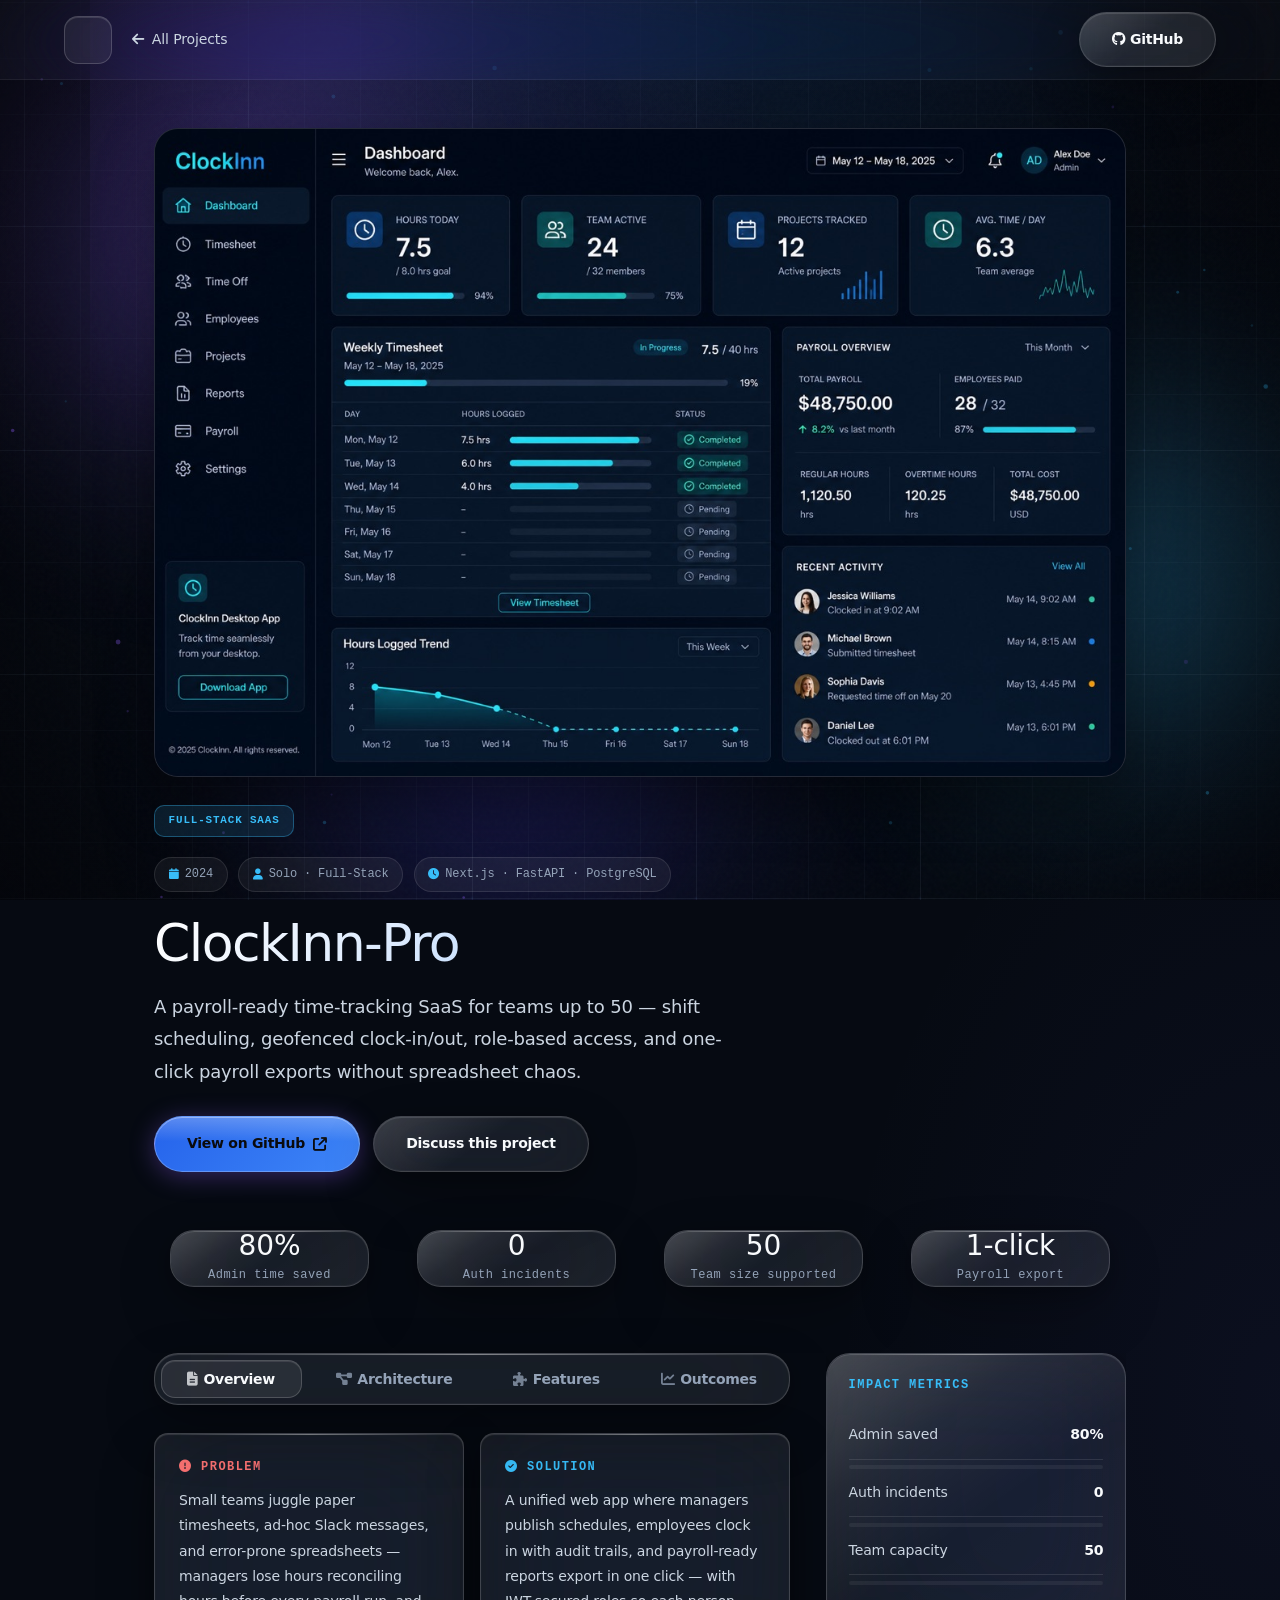
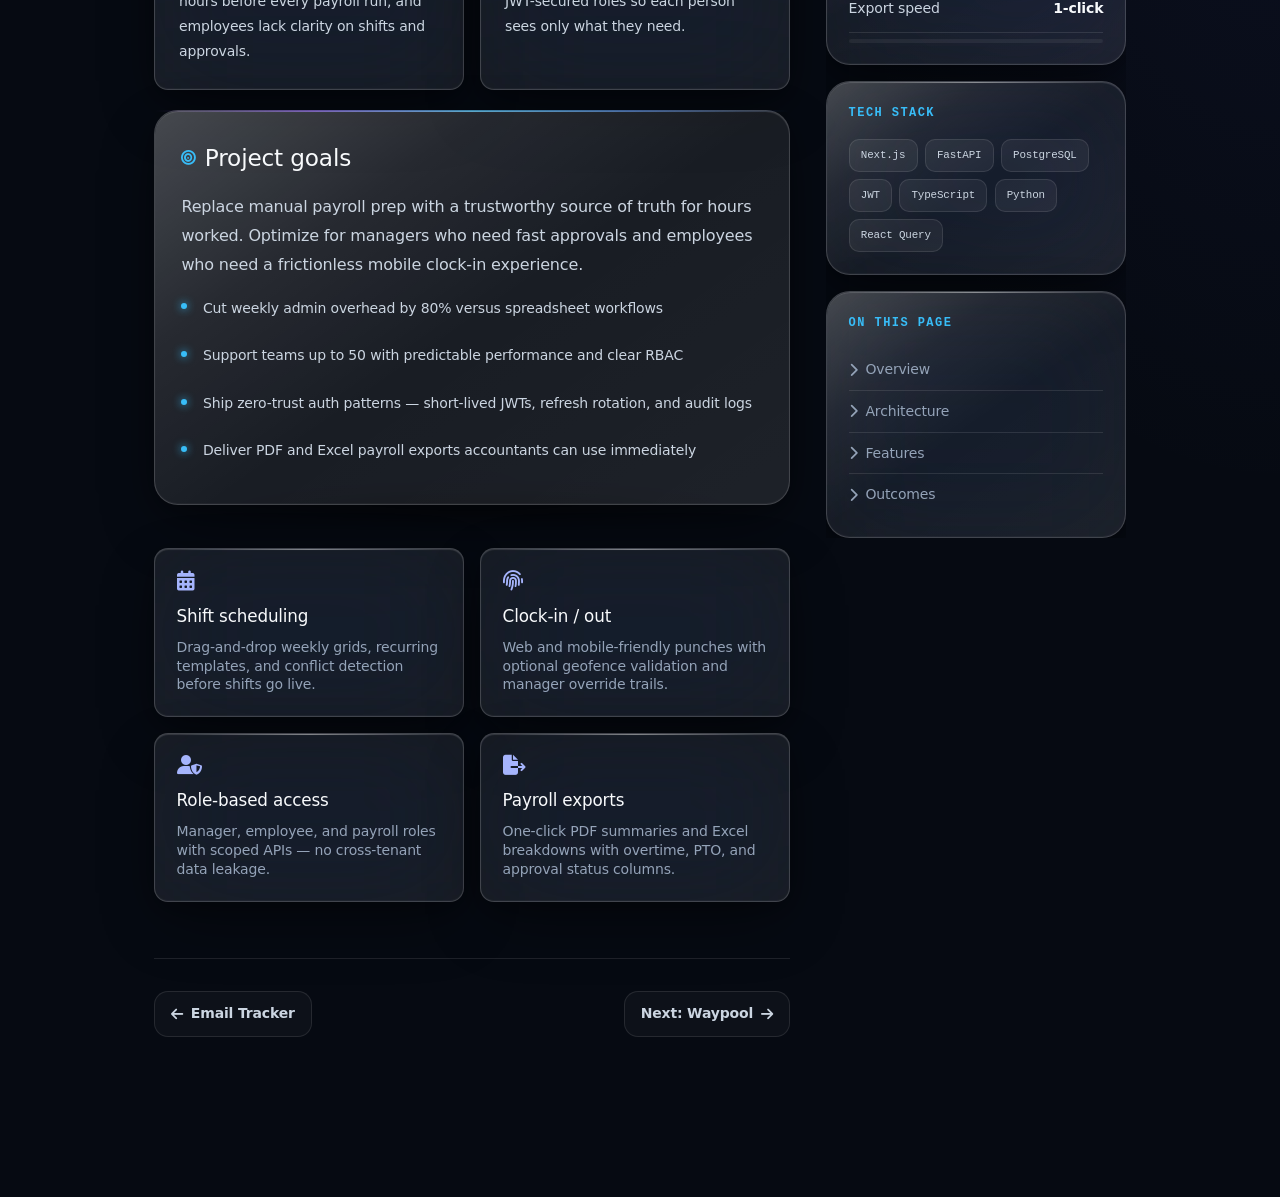
==== projects/clockinn.html @ 62d2b1fe "Initial portfolio site for Pradhuman Patel. Static multi-page site with hero portrait, interactive t" ====
<!DOCTYPE html>
<html lang="en">
<head>
  <meta charset="UTF-8">
  <meta name="viewport" content="width=device-width, initial-scale=1.0">
  <title>ClockInn-Pro | Pradhuman Patel</title>
  <link rel="preconnect" href="https://fonts.googleapis.com">
  <link rel="preconnect" href="https://fonts.gstatic.com" crossorigin>
  <link href="https://fonts.googleapis.com/css2?family=Caveat:wght@500;600;700&family=Instrument+Serif:ital@0;1&family=JetBrains+Mono:wght@400;500&family=Manrope:wght@400;500;600;700;800&display=swap" rel="stylesheet">
  <link rel="stylesheet" href="https://cdnjs.cloudflare.com/ajax/libs/font-awesome/6.5.1/css/all.min.css" crossorigin="anonymous">
  <link rel="stylesheet" href="../css/shared.css">
  <link rel="stylesheet" href="../css/glass.css">
  <link rel="stylesheet" href="../css/typography.css">
  <link rel="stylesheet" href="../css/effects.css">
  <link rel="stylesheet" href="../css/project-detail.css">
</head>
<body>
  <a href="#main" class="skip-link">Skip to content</a>
  <div class="mesh-bg" aria-hidden="true">
    <div class="mesh-blob mesh-blob-1"></div>
    <div class="mesh-blob mesh-blob-2"></div>
    <div class="mesh-blob mesh-blob-3"></div>
  </div>
  <canvas id="grid-canvas" aria-hidden="true"></canvas>
  <canvas id="particle-canvas" aria-hidden="true"></canvas>

  <header class="navbar" id="navbar">
    <div class="nav-left">
      <a href="../index.html" class="logo-badge neo" aria-label="Home">PP</a>
      <a href="../index.html#projects" class="back-link"><i class="fa-solid fa-arrow-left" aria-hidden="true"></i> All Projects</a>
    </div>
    <a href="https://github.com/Pd-Patel-dev" class="btn-glass" target="_blank" rel="noopener noreferrer"><i class="fa-brands fa-github" aria-hidden="true"></i> GitHub</a>
  </header>

  <main class="page-wrap detail-page" id="main">
    <header class="detail-hero">
      <div class="detail-hero-glow" aria-hidden="true"></div>
      <figure class="detail-hero-preview">
        <img
          src="../assets/projects/clockinn.jpg"
          srcset="../assets/projects/clockinn-thumb.png 640w, ../assets/projects/clockinn.jpg 1200w"
          sizes="(max-width: 768px) 100vw, min(1100px, 92vw)"
          alt="ClockInn Pro dashboard preview"
          width="1200"
          height="750"
          loading="eager"
          decoding="async"
        >
      </figure>
      <span class="detail-badge badge-saas">Full-Stack SaaS</span>
      <div class="detail-meta-row">
        <span class="detail-meta-pill"><i class="fa-solid fa-calendar" aria-hidden="true"></i> 2024</span>
        <span class="detail-meta-pill"><i class="fa-solid fa-user" aria-hidden="true"></i> Solo · Full-Stack</span>
        <span class="detail-meta-pill"><i class="fa-solid fa-clock" aria-hidden="true"></i> Next.js · FastAPI · PostgreSQL</span>
      </div>
      <h1>ClockInn-Pro</h1>
      <p class="lead">A payroll-ready time-tracking SaaS for teams up to 50 — shift scheduling, geofenced clock-in/out, role-based access, and one-click payroll exports without spreadsheet chaos.</p>
      <div class="detail-actions">
        <a href="https://github.com/Pd-Patel-dev" class="btn-primary" target="_blank" rel="noopener noreferrer">View on GitHub <i class="fa-solid fa-arrow-up-right-from-square" aria-hidden="true"></i></a>
        <a href="../index.html#contact" class="btn-glass">Discuss this project</a>
      </div>
      <div class="detail-quick-stats">
        <div class="card-scene quick-stat detail-reveal">
          <div class="card-3d"><div class="card-3d-surface">
            <div class="value" data-count="80" data-suffix="%">0%</div>
            <div class="label">Admin time saved</div>
          </div></div>
        </div>
        <div class="card-scene quick-stat detail-reveal">
          <div class="card-3d"><div class="card-3d-surface">
            <div class="value" data-count="0">0</div>
            <div class="label">Auth incidents</div>
          </div></div>
        </div>
        <div class="card-scene quick-stat detail-reveal">
          <div class="card-3d"><div class="card-3d-surface">
            <div class="value" data-count="50">0</div>
            <div class="label">Team size supported</div>
          </div></div>
        </div>
        <div class="card-scene quick-stat detail-reveal">
          <div class="card-3d"><div class="card-3d-surface">
            <div class="value" data-count="1" data-suffix="-click">0-click</div>
            <div class="label">Payroll export</div>
          </div></div>
        </div>
      </div>
    </header>

    <div class="detail-body">
      <div class="detail-main">
        <nav class="detail-tabs glass" role="tablist" aria-label="Project sections">
          <button type="button" class="detail-tab active" role="tab" aria-selected="true" data-panel="panel-overview"><i class="fa-solid fa-file-lines" aria-hidden="true"></i>Overview</button>
          <button type="button" class="detail-tab" role="tab" aria-selected="false" data-panel="panel-arch"><i class="fa-solid fa-diagram-project" aria-hidden="true"></i>Architecture</button>
          <button type="button" class="detail-tab" role="tab" aria-selected="false" data-panel="panel-features"><i class="fa-solid fa-puzzle-piece" aria-hidden="true"></i>Features</button>
          <button type="button" class="detail-tab" role="tab" aria-selected="false" data-panel="panel-outcomes"><i class="fa-solid fa-chart-line" aria-hidden="true"></i>Outcomes</button>
        </nav>

        <div id="panel-overview" class="detail-panel active" role="tabpanel">
          <div class="ps-grid detail-reveal">
            <div class="ps-block problem glass">
              <h3><i class="fa-solid fa-circle-exclamation" aria-hidden="true"></i> Problem</h3>
              <p>Small teams juggle paper timesheets, ad-hoc Slack messages, and error-prone spreadsheets — managers lose hours reconciling hours before every payroll run, and employees lack clarity on shifts and approvals.</p>
            </div>
            <div class="ps-block solution glass">
              <h3><i class="fa-solid fa-circle-check" aria-hidden="true"></i> Solution</h3>
              <p>A unified web app where managers publish schedules, employees clock in with audit trails, and payroll-ready reports export in one click — with JWT-secured roles so each person sees only what they need.</p>
            </div>
          </div>
          <div class="card-scene detail-card-scene detail-reveal">
            <article class="card-3d detail-card">
              <div class="card-3d-floor"></div>
              <div class="card-3d-rim"></div>
              <div class="card-3d-shine"></div>
              <div class="card-3d-surface">
                <h2><i class="fa-solid fa-bullseye" aria-hidden="true"></i> Project goals</h2>
                <p>Replace manual payroll prep with a trustworthy source of truth for hours worked. Optimize for managers who need fast approvals and employees who need a frictionless mobile clock-in experience.</p>
                <ul class="detail-list">
                  <li>Cut weekly admin overhead by 80% versus spreadsheet workflows</li>
                  <li>Support teams up to 50 with predictable performance and clear RBAC</li>
                  <li>Ship zero-trust auth patterns — short-lived JWTs, refresh rotation, and audit logs</li>
                  <li>Deliver PDF and Excel payroll exports accountants can use immediately</li>
                </ul>
              </div>
            </article>
          </div>
          <div class="feature-grid">
            <div class="feature-item glass detail-reveal">
              <i class="fa-solid fa-calendar-days" aria-hidden="true"></i>
              <h3>Shift scheduling</h3>
              <p>Drag-and-drop weekly grids, recurring templates, and conflict detection before shifts go live.</p>
            </div>
            <div class="feature-item glass detail-reveal">
              <i class="fa-solid fa-fingerprint" aria-hidden="true"></i>
              <h3>Clock-in / out</h3>
              <p>Web and mobile-friendly punches with optional geofence validation and manager override trails.</p>
            </div>
            <div class="feature-item glass detail-reveal">
              <i class="fa-solid fa-user-shield" aria-hidden="true"></i>
              <h3>Role-based access</h3>
              <p>Manager, employee, and payroll roles with scoped APIs — no cross-tenant data leakage.</p>
            </div>
            <div class="feature-item glass detail-reveal">
              <i class="fa-solid fa-file-export" aria-hidden="true"></i>
              <h3>Payroll exports</h3>
              <p>One-click PDF summaries and Excel breakdowns with overtime, PTO, and approval status columns.</p>
            </div>
          </div>
        </div>

        <div id="panel-arch" class="detail-panel" role="tabpanel" hidden>
          <div class="card-scene detail-card-scene detail-reveal">
            <article class="card-3d detail-card">
              <div class="card-3d-floor"></div>
              <div class="card-3d-rim"></div>
              <div class="card-3d-shine"></div>
              <div class="card-3d-surface">
                <h2><i class="fa-solid fa-sitemap" aria-hidden="true"></i> System flow</h2>
                <div class="arch-flow">
                  <div class="arch-node"><i class="fa-brands fa-react"></i><div><strong>Next.js SSR</strong><span>Dashboard · schedules · employee portal</span></div></div>
                  <div class="arch-arrow"><i class="fa-solid fa-arrow-down" aria-hidden="true"></i></div>
                  <div class="arch-node"><i class="fa-solid fa-key"></i><div><strong>JWT auth layer</strong><span>Access + refresh tokens · RBAC middleware</span></div></div>
                  <div class="arch-arrow"><i class="fa-solid fa-arrow-down" aria-hidden="true"></i></div>
                  <div class="arch-node"><i class="fa-solid fa-server"></i><div><strong>FastAPI</strong><span>Time entries · approvals · export jobs</span></div></div>
                  <div class="arch-arrow"><i class="fa-solid fa-arrow-down" aria-hidden="true"></i></div>
                  <div class="arch-node"><i class="fa-solid fa-database"></i><div><strong>PostgreSQL</strong><span>Shifts · punches · payroll snapshots</span></div></div>
                  <div class="arch-arrow"><i class="fa-solid fa-arrow-down" aria-hidden="true"></i></div>
                  <div class="arch-node"><i class="fa-solid fa-file-pdf"></i><div><strong>Export service</strong><span>PDF / Excel generation · signed download URLs</span></div></div>
                </div>
              </div>
            </article>
          </div>
          <div class="detail-split">
            <div class="card-scene detail-card-scene detail-reveal">
              <article class="card-3d detail-card"><div class="card-3d-surface">
                <h2><i class="fa-solid fa-desktop" aria-hidden="true"></i> Frontend</h2>
                <p>Next.js with SSR for fast first paint on manager dashboards. React Query caches shift data; optimistic updates for approvals keep the UI responsive on slow networks.</p>
              </div></article>
            </div>
            <div class="card-scene detail-card-scene detail-reveal">
              <article class="card-3d detail-card"><div class="card-3d-surface">
                <h2><i class="fa-solid fa-shield-halved" aria-hidden="true"></i> Security</h2>
                <p>bcrypt password hashing, HTTP-only refresh cookies, and per-route permission checks. All punch mutations write to an append-only audit log for dispute resolution.</p>
              </div></article>
            </div>
          </div>
        </div>

        <div id="panel-features" class="detail-panel" role="tabpanel" hidden>
          <div class="feature-grid detail-reveal">
            <div class="feature-item glass">
              <i class="fa-solid fa-calendar-days" aria-hidden="true"></i>
              <h3>Scheduling</h3>
              <p>Publish weekly rosters with role assignments, swap requests, and email digests when schedules change.</p>
            </div>
            <div class="feature-item glass">
              <i class="fa-solid fa-stopwatch" aria-hidden="true"></i>
              <h3>Clock-in / out</h3>
              <p>Timestamped punches with break rules, late flags, and manager corrections that preserve the original entry.</p>
            </div>
            <div class="feature-item glass">
              <i class="fa-solid fa-users-gear" aria-hidden="true"></i>
              <h3>RBAC</h3>
              <p>Three roles — Manager, Employee, Payroll — each with dedicated navigation and API scopes enforced server-side.</p>
            </div>
            <div class="feature-item glass">
              <i class="fa-solid fa-file-invoice" aria-hidden="true"></i>
              <h3>Payroll export</h3>
              <p>Generate period-close reports as PDF for review or Excel for import into QuickBooks and similar tools.</p>
            </div>
          </div>
          <div class="card-scene detail-card-scene detail-reveal">
            <article class="card-3d detail-card pipeline-wrap">
              <div class="card-3d-floor"></div>
              <div class="card-3d-rim"></div>
              <div class="card-3d-shine"></div>
              <div class="card-3d-surface">
                <h2><i class="fa-solid fa-users" aria-hidden="true"></i> Role-based workflow</h2>
                <p style="margin-bottom:1.25rem;color:var(--text-muted);font-size:var(--text-sm);">Click each role to see how they interact with the system.</p>
                <div class="pipeline-steps">
                  <button type="button" class="pipeline-step active" data-detail="Managers create teams, publish shift templates, approve time-off, and review flagged punches. They see org-wide dashboards, can override missed clock-ins with notes, and lock pay periods before export.">
                    <span class="pipeline-num">01</span>
                    <div><h3>Manager</h3><p>Schedules · approvals · period close</p></div>
                  </button>
                  <button type="button" class="pipeline-step" data-detail="Employees view their upcoming shifts, clock in and out from any device, request swaps, and track accrued hours. They only access their own punches and cannot see peer data or payroll totals.">
                    <span class="pipeline-num">02</span>
                    <div><h3>Employee</h3><p>Shifts · punches · self-service</p></div>
                  </button>
                  <button type="button" class="pipeline-step" data-detail="Payroll users run one-click exports for locked periods, download PDF summaries for leadership, and pull Excel files with overtime and deduction columns. Read-only access to hours — no schedule editing rights.">
                    <span class="pipeline-num">03</span>
                    <div><h3>Payroll</h3><p>Exports · reconciliation · reporting</p></div>
                  </button>
                </div>
                <div class="pipeline-detail" id="pipeline-detail-text">Managers create teams, publish shift templates, approve time-off, and review flagged punches. They see org-wide dashboards, can override missed clock-ins with notes, and lock pay periods before export.</div>
              </div>
            </article>
          </div>
        </div>

        <div id="panel-outcomes" class="detail-panel" role="tabpanel" hidden>
          <div class="card-scene detail-card-scene detail-reveal">
            <article class="card-3d detail-card">
              <div class="card-3d-surface">
                <h2><i class="fa-solid fa-trophy" aria-hidden="true"></i> Measurable impact</h2>
                <ul class="detail-list">
                  <li><strong>80% reduction</strong> in weekly admin time for managers running payroll prep</li>
                  <li><strong>0 auth incidents</strong> across penetration-style testing of JWT and session flows</li>
                  <li><strong>50-employee ceiling</strong> validated with load tests on schedule and punch APIs</li>
                  <li><strong>1-click export</strong> replaces multi-step spreadsheet merges accountants used before</li>
                  <li><strong>Audit-ready trails</strong> for every punch edit — disputes resolved in minutes, not days</li>
                </ul>
              </div>
            </article>
          </div>
        </div>

        <nav class="detail-pager" aria-label="Other projects">
          <a href="email-tracker.html" class="pager-link"><i class="fa-solid fa-arrow-left" aria-hidden="true"></i> Email Tracker</a>
          <a href="waypool.html" class="pager-link">Next: Waypool <i class="fa-solid fa-arrow-right" aria-hidden="true"></i></a>
        </nav>
      </div>

      <aside class="detail-sidebar">
        <div class="card-scene sidebar-card">
          <div class="card-3d"><div class="card-3d-surface">
            <h3>Impact metrics</h3>
            <div class="metric-row"><span>Admin saved</span><strong>80%</strong></div>
            <div class="metric-bar-wrap"><div class="metric-bar" style="--bar:80%"></div></div>
            <div class="metric-row"><span>Auth incidents</span><strong>0</strong></div>
            <div class="metric-bar-wrap"><div class="metric-bar" style="--bar:100%"></div></div>
            <div class="metric-row"><span>Team capacity</span><strong>50</strong></div>
            <div class="metric-bar-wrap"><div class="metric-bar" style="--bar:100%"></div></div>
            <div class="metric-row"><span>Export speed</span><strong>1-click</strong></div>
            <div class="metric-bar-wrap"><div class="metric-bar" style="--bar:95%"></div></div>
          </div></div>
        </div>
        <div class="card-scene sidebar-card">
          <div class="card-3d"><div class="card-3d-surface">
            <h3>Tech stack</h3>
            <div class="stack-list">
              <span class="stack-chip">Next.js</span>
              <span class="stack-chip">FastAPI</span>
              <span class="stack-chip">PostgreSQL</span>
              <span class="stack-chip">JWT</span>
              <span class="stack-chip">TypeScript</span>
              <span class="stack-chip">Python</span>
              <span class="stack-chip">React Query</span>
            </div>
          </div></div>
        </div>
        <div class="card-scene sidebar-card">
          <div class="card-3d"><div class="card-3d-surface">
            <h3>On this page</h3>
            <nav class="sidebar-nav">
              <a href="#" data-panel="panel-overview"><i class="fa-solid fa-chevron-right" aria-hidden="true"></i> Overview</a>
              <a href="#" data-panel="panel-arch"><i class="fa-solid fa-chevron-right" aria-hidden="true"></i> Architecture</a>
              <a href="#" data-panel="panel-features"><i class="fa-solid fa-chevron-right" aria-hidden="true"></i> Features</a>
              <a href="#" data-panel="panel-outcomes"><i class="fa-solid fa-chevron-right" aria-hidden="true"></i> Outcomes</a>
            </nav>
          </div></div>
        </div>
      </aside>
    </div>
  </main>

  <script src="../js/grid-canvas.js"></script>
  <script src="../js/particles.js"></script>
  <script src="../js/spotlight.js"></script>
  <script src="../js/cards-3d.js"></script>
  <script src="../js/project-detail.js"></script>
</body>
</html>
---- css/shared.css ----
/* Professional slate + blue accent */
:root {
  --bg-primary: #060a12;
  --bg-secondary: #0c1220;
  --bg-elevated: #111827;
  --bg-surface: #151d2e;
  --bg-card: #0f1623;
  --accent-violet: #6366f1;
  --accent-violet-light: #a5b4fc;
  --accent-cyan: #38bdf8;
  --accent-teal: #2dd4bf;
  --accent-rose: #60a5fa;
  --accent-amber: #94a3b8;
  --accent-coral: var(--accent-violet);
  --accent-mint: var(--accent-cyan);
  --accent-gold: var(--accent-cyan);
  --accent-blue: #2563eb;
  --accent-primary: #3b82f6;
  --accent-secondary: #e2e8f0;
  --accent-glow: #60a5fa;
  --accent-green: #22c55e;
  --text-primary: #f8fafc;
  --text-secondary: #cbd5e1;
  --text-muted: #94a3b8;
  --text-dim: #64748b;
  --border-subtle: rgba(255, 255, 255, 0.1);
  --border-strong: rgba(255, 255, 255, 0.18);
  --border-focus: rgba(59, 130, 246, 0.6);
  --glass-border: var(--border-subtle);
  --gradient-brand: linear-gradient(135deg, #2563eb 0%, #3b82f6 45%, #6366f1 100%);
  --gradient-text: linear-gradient(125deg, #ffffff 0%, #dbeafe 42%, #93c5fd 100%);
  --gradient-surface: linear-gradient(168deg, #1c1c2e 0%, #12121e 50%, #0c0c14 100%);
  /* Typography tokens — see typography.css */
  --nav-height: 80px;
  --section-gap: clamp(5rem, 12vh, 7rem);
  --radius-lg: 24px;
  --radius-md: 14px;
  --radius-sm: 10px;
  --shadow-3d:
    0 0 0 1px rgba(255, 255, 255, 0.06) inset,
    0 1px 0 rgba(255, 255, 255, 0.1) inset,
    0 28px 56px -20px rgba(0, 0, 0, 0.75),
    0 12px 24px -8px rgba(0, 0, 0, 0.5);
  --shadow-3d-hover:
    0 0 0 1px rgba(255, 255, 255, 0.1) inset,
    0 32px 72px -16px rgba(0, 0, 0, 0.8),
    0 0 48px -8px rgba(139, 92, 246, 0.25);
  --z-bg: 0;
  --z-mesh: 1;
  --z-grid: 2;
  --z-particles: 3;
  --z-content: 10;
  --z-nav: 1000;
  --z-overlay: 1100;
  --z-cursor: 9999;
}

*, *::before, *::after { box-sizing: border-box; margin: 0; padding: 0; }

html {
  scroll-behavior: smooth;
  -webkit-overflow-scrolling: touch;
}

body {
  font-family: var(--font-body);
  background:
    radial-gradient(ellipse 90% 60% at 50% -10%, rgba(37, 99, 235, 0.1) 0%, transparent 55%),
    radial-gradient(ellipse 70% 50% at 100% 50%, rgba(99, 102, 241, 0.06) 0%, transparent 50%),
    var(--bg-primary);
  color: var(--text-primary);
  line-height: 1.65;
  overflow-x: hidden;
  font-weight: 400;
  -webkit-font-smoothing: antialiased;
  min-height: 100vh;
}

/* Subtle film grain */
body::before {
  content: '';
  position: fixed;
  inset: 0;
  z-index: var(--z-bg);
  pointer-events: none;
  opacity: 0.025;
  background-image: url("data:image/svg+xml,%3Csvg viewBox='0 0 256 256' xmlns='http://www.w3.org/2000/svg'%3E%3Cfilter id='n'%3E%3CfeTurbulence type='fractalNoise' baseFrequency='0.85' numOctaves='4' stitchTiles='stitch'/%3E%3C/filter%3E%3Crect width='100%25' height='100%25' filter='url(%23n)'/%3E%3C/svg%3E");
}

body::after {
  display: none;
}

#grid-canvas {
  position: fixed;
  inset: 0;
  z-index: var(--z-grid);
  pointer-events: none;
  width: 100%;
  height: 100%;
}

@media (pointer: coarse), (max-width: 1024px) {
  body { cursor: auto; }
}

@media (prefers-reduced-motion: reduce) {
  *, *::before, *::after {
    animation-duration: 0.01ms !important;
    animation-iteration-count: 1 !important;
    transition-duration: 0.01ms !important;
  }
  html { scroll-behavior: auto; }
}

/* Layout */
.page-wrap {
  position: relative;
  z-index: var(--z-content);
  isolation: isolate;
}

section {
  position: relative;
  z-index: 1;
  padding: var(--section-gap) clamp(1.25rem, 5vw, 4rem);
  max-width: 1240px;
  margin: 0 auto;
  isolation: isolate;
}

.section-label {
  font-family: var(--font-mono);
  font-size: 0.72rem;
  font-weight: 500;
  letter-spacing: 0.16em;
  text-transform: uppercase;
  color: var(--accent-cyan);
  margin-bottom: 0.35rem;
  display: block;
}

.section-flourish + .section-heading {
  margin-top: 0.15rem;
}

.section-heading {
  font-family: var(--font-display);
  font-size: clamp(2rem, 4.5vw, 2.85rem);
  font-weight: 800;
  margin-bottom: 2.5rem;
  letter-spacing: -0.035em;
  line-height: 1.08;
  color: var(--text-primary);
}

.section-divider {
  height: 2px;
  max-width: 120px;
  margin: 0 auto;
  background: var(--gradient-brand);
  border-radius: 2px;
  opacity: 0.85;
}

.section-intro {
  color: var(--text-secondary);
  max-width: 540px;
  margin: -1.5rem 0 2.5rem;
  font-size: 0.95rem;
  line-height: 1.75;
}

/* Mesh */
.mesh-bg {
  position: fixed;
  inset: 0;
  z-index: var(--z-mesh);
  overflow: hidden;
  pointer-events: none;
}

.mesh-blob {
  position: absolute;
  border-radius: 50%;
  filter: blur(90px);
  opacity: 0.4;
  will-change: transform;
}

.mesh-blob-1 {
  width: 48vw; height: 48vw;
  background: radial-gradient(circle, #8b5cf6 0%, transparent 68%);
  top: -10%; left: -8%;
  animation: meshDrift1 26s ease-in-out infinite, meshPulse 12s ease-in-out infinite;
}

.mesh-blob-2 {
  width: 40vw; height: 40vw;
  background: radial-gradient(circle, #38bdf8 0%, transparent 68%);
  top: 38%; right: -10%;
  animation: meshDrift2 32s ease-in-out infinite, meshPulse 14s ease-in-out infinite 1s;
}

.mesh-blob-3 {
  width: 44vw; height: 44vw;
  background: radial-gradient(circle, #4338ca 0%, transparent 70%);
  bottom: -15%; left: 18%;
  opacity: 0.28;
  animation: meshDrift3 28s ease-in-out infinite, meshPulse 16s ease-in-out infinite 2s;
}

.mesh-blob-4 {
  width: 32vw; height: 32vw;
  background: radial-gradient(circle, #0ea5e9 0%, transparent 70%);
  top: 58%; left: 38%;
  opacity: 0.24;
  animation: meshDrift4 34s ease-in-out infinite, meshPulse 18s ease-in-out infinite 3s;
}

@keyframes meshDrift1 {
  0%, 100% { transform: translate(0, 0); }
  50% { transform: translate(5%, 8%); }
}
@keyframes meshDrift2 {
  0%, 100% { transform: translate(0, 0); }
  50% { transform: translate(-6%, -5%); }
}
@keyframes meshDrift3 {
  0%, 100% { transform: translate(0, 0); }
  50% { transform: translate(4%, -6%); }
}
@keyframes meshDrift4 {
  0%, 100% { transform: translate(0, 0); }
  50% { transform: translate(-3%, 5%); }
}

@keyframes meshPulse {
  0%, 100% { opacity: 0.3; }
  50% { opacity: 0.48; }
}

@keyframes gradientShift {
  0%, 100% { background-position: 0% 50%; }
  50% { background-position: 100% 50%; }
}

#particle-canvas {
  position: fixed;
  inset: 0;
  z-index: var(--z-particles);
  pointer-events: none;
}

/* 3D card system */
.card-scene {
  perspective: 1800px;
  perspective-origin: 50% 50%;
  position: relative;
  height: 100%;
  min-height: 0;
}

.card-3d {
  position: relative;
  display: block;
  height: 100%;
  transform-style: preserve-3d;
  transition: transform 0.5s cubic-bezier(0.23, 1, 0.32, 1);
  border-radius: var(--radius-lg);
  will-change: transform;
}

.card-3d-floor {
  position: absolute;
  left: 8%;
  right: 8%;
  bottom: -18px;
  height: 32px;
  background: radial-gradient(ellipse at center, rgba(0, 0, 0, 0.65) 0%, transparent 72%);
  transform: translateZ(-40px);
  pointer-events: none;
  opacity: 0.7;
  filter: blur(8px);
  transition: opacity 0.5s, transform 0.5s;
}

.card-3d:hover .card-3d-floor,
.card-scene:focus-within .card-3d-floor {
  opacity: 1;
  transform: translateZ(-40px) scale(1.05);
}

.card-3d-surface {
  position: relative;
  height: 100%;
  display: flex;
  flex-direction: column;
  border-radius: inherit;
  overflow: hidden;
  transform: translateZ(0);
}

.card-3d-rim {
  position: absolute;
  top: 0;
  left: 0;
  right: 0;
  height: 3px;
  background: var(--gradient-brand);
  z-index: 6;
  pointer-events: none;
}

.card-3d-shine {
  position: absolute;
  inset: 0;
  background: radial-gradient(circle at var(--mx, 50%) var(--my, 0%), rgba(255,255,255,0.12) 0%, transparent 45%);
  pointer-events: none;
  z-index: 5;
  opacity: 0;
  transition: opacity 0.35s;
  border-radius: inherit;
}

.card-3d:hover .card-3d-shine { opacity: 1; }

/* Legacy glass — maps to 3D surface */
.glass {
  background: var(--gradient-surface);
  border: 1px solid var(--border-strong);
  border-radius: var(--radius-lg);
  box-shadow: var(--shadow-3d);
  position: relative;
  overflow: hidden;
}

.glass::before { display: none; }

.neo {
  background: var(--bg-surface);
  border: 1px solid var(--border-strong);
  border-radius: var(--radius-md);
  box-shadow: var(--shadow-3d);
}

/* Buttons */
.btn-primary {
  padding: 0.95rem 2rem;
  border-radius: 999px;
  background: var(--gradient-brand);
  color: #0a0a0c;
  text-decoration: none;
  font-weight: 700;
  font-size: 0.95rem;
  font-family: var(--font-display);
  letter-spacing: 0.02em;
  border: none;
  display: inline-flex;
  align-items: center;
  gap: 0.5rem;
  transition: transform 0.25s, box-shadow 0.25s;
  box-shadow: 0 4px 0 rgba(0,0,0,0.25), 0 8px 28px rgba(139, 92, 246, 0.35);
  background-size: 200% 200%;
  animation: gradientShift 6s ease infinite;
}

.btn-primary:hover {
  transform: translateY(-3px);
  box-shadow: 0 6px 0 rgba(0,0,0,0.2), 0 16px 40px rgba(139, 92, 246, 0.45);
}

.btn-primary:active { transform: translateY(-1px); }

.btn-glass {
  padding: 0.95rem 2rem;
  border-radius: 999px;
  color: var(--text-primary);
  text-decoration: none;
  font-weight: 600;
  font-size: 0.95rem;
  transition: transform 0.35s cubic-bezier(0.25, 0.46, 0.45, 0.94);
}

.btn-glass:hover {
  transform: translateY(-2px);
}

/* Detail pages */
.navbar {
  position: fixed;
  z-index: var(--z-nav);
  display: flex;
  align-items: center;
  justify-content: space-between;
}

.nav-left { display: flex; align-items: center; gap: 1.25rem; }

.logo-badge {
  width: 48px; height: 48px;
  display: flex;
  align-items: center;
  justify-content: center;
  font-family: var(--font-hand);
  font-weight: 700;
  font-size: 1.35rem;
  background: var(--gradient-brand);
  -webkit-background-clip: text;
  background-clip: text;
  color: transparent;
  text-decoration: none;
  border: 1px solid var(--border-strong);
  border-radius: var(--radius-md);
  flex-shrink: 0;
}

.back-link {
  display: inline-flex;
  align-items: center;
  gap: 0.5rem;
  color: var(--text-secondary);
  text-decoration: none;
  font-size: 0.88rem;
  font-weight: 500;
  transition: color 0.2s;
}

.back-link:hover { color: var(--accent-mint); }

.detail-hero {
  padding: calc(var(--nav-height) + 3rem) clamp(1.25rem, 5vw, 4rem) 3rem;
  max-width: 1100px;
  margin: 0 auto;
}

.detail-badge {
  display: inline-block;
  padding: 0.4rem 0.85rem;
  border-radius: var(--radius-sm);
  font-family: var(--font-mono);
  font-size: 0.68rem;
  font-weight: 600;
  letter-spacing: 0.08em;
  text-transform: uppercase;
  margin-bottom: 1.25rem;
}

.badge-ai { background: rgba(139, 92, 246, 0.14); color: var(--accent-violet-light); border: 1px solid rgba(139, 92, 246, 0.35); }
.badge-saas { background: rgba(56, 189, 248, 0.12); color: var(--accent-cyan); border: 1px solid rgba(56, 189, 248, 0.35); }
.badge-mobile { background: rgba(59, 130, 246, 0.12); color: var(--accent-blue); border: 1px solid rgba(59, 130, 246, 0.35); }

.detail-hero h1 {
  font-family: var(--font-display);
  font-size: clamp(2.25rem, 5.5vw, 3.5rem);
  font-weight: 800;
  letter-spacing: -0.04em;
  line-height: 1.06;
  margin-bottom: 1.25rem;
  background: var(--gradient-text);
  -webkit-background-clip: text;
  background-clip: text;
  color: transparent;
}

.detail-hero .lead {
  color: var(--text-secondary);
  font-size: 1.1rem;
  max-width: 640px;
  margin-bottom: 1.75rem;
}

.detail-actions { display: flex; flex-wrap: wrap; gap: 0.85rem; }

.detail-body {
  max-width: 1100px;
  margin: 0 auto;
  padding: 0 clamp(1.25rem, 5vw, 4rem) 5rem;
  display: grid;
  grid-template-columns: 1fr 300px;
  gap: 2rem;
  align-items: start;
}

@media (max-width: 900px) { .detail-body { grid-template-columns: 1fr; } }

.detail-main .card-3d-surface { padding: 1.75rem; margin-bottom: 1.5rem; }

.detail-main h2 {
  font-family: var(--font-display);
  font-size: 1.35rem;
  font-weight: 700;
  margin-bottom: 1rem;
  color: var(--text-primary);
}

.detail-main p, .detail-main li { color: var(--text-secondary); margin-bottom: 0.75rem; }

.detail-sidebar {
  position: sticky;
  top: calc(var(--nav-height) + 1.5rem);
  display: flex;
  flex-direction: column;
  gap: 1.25rem;
}

.sidebar-card .card-3d-surface { padding: 1.35rem; }

.sidebar-card h3 {
  font-family: var(--font-mono);
  font-size: 0.7rem;
  color: var(--accent-gold);
  text-transform: uppercase;
  letter-spacing: 0.1em;
  margin-bottom: 0.85rem;
}

.stack-list { display: flex; flex-wrap: wrap; gap: 0.45rem; }

.stack-chip {
  font-family: var(--font-mono);
  font-size: 0.68rem;
  padding: 0.4rem 0.7rem;
  background: rgba(255, 255, 255, 0.06);
  border: 1px solid var(--border-subtle);
  border-radius: var(--radius-sm);
  color: var(--text-secondary);
}

.metric-row {
  display: flex;
  justify-content: space-between;
  align-items: center;
  padding: 0.75rem 0;
  border-bottom: 1px solid var(--border-subtle);
  font-size: 0.88rem;
  color: var(--text-secondary);
}

.metric-row:last-child { border-bottom: none; }

.metric-row strong {
  font-family: var(--font-display);
  font-weight: 700;
  color: var(--text-primary);
}

.arch-block {
  padding: 1.25rem;
  font-family: var(--font-mono);
  font-size: 0.76rem;
  color: var(--accent-mint);
  line-height: 1.85;
  white-space: pre-wrap;
  background: rgba(0, 0, 0, 0.4);
  border-radius: var(--radius-md);
  border: 1px solid var(--border-subtle);
}
---- css/glass.css ----
/* Liquid Glass — Apple-inspired frosted surfaces */

:root {
  --glass-blur: 56px;
  --glass-blur-heavy: 80px;
  --glass-saturate: 200%;
  --glass-bg: rgba(255, 255, 255, 0.045);
  --glass-bg-medium: rgba(255, 255, 255, 0.08);
  --glass-bg-strong: rgba(255, 255, 255, 0.12);
  --glass-border: rgba(255, 255, 255, 0.18);
  --glass-border-bright: rgba(255, 255, 255, 0.38);
  --glass-highlight: rgba(255, 255, 255, 0.55);
  --glass-shadow:
    0 4px 24px rgba(0, 0, 0, 0.25),
    0 24px 64px -12px rgba(0, 0, 0, 0.45),
    inset 0 1px 1px rgba(255, 255, 255, 0.14),
    inset 0 -1px 1px rgba(255, 255, 255, 0.04);
  --glass-shadow-hover:
    0 8px 32px rgba(0, 0, 0, 0.3),
    0 32px 80px -16px rgba(0, 0, 0, 0.5),
    inset 0 1px 1px rgba(255, 255, 255, 0.22),
    0 0 40px -8px rgba(139, 92, 246, 0.2);
  --radius-xl: 28px;
  --radius-2xl: 36px;
}

@keyframes glassShimmer {
  0%, 100% { opacity: 0.35; transform: translateX(-10%) skewX(-8deg); }
  50% { opacity: 0.65; transform: translateX(10%) skewX(-8deg); }
}

@keyframes glassPulse {
  0%, 100% { opacity: 0.4; }
  50% { opacity: 0.65; }
}

/* Core liquid glass mixin */
.liquid-glass,
.card-3d-surface,
.glass,
.neo {
  position: relative;
  isolation: isolate;
  background: var(--glass-bg-medium) !important;
  backdrop-filter: blur(var(--glass-blur)) saturate(var(--glass-saturate));
  -webkit-backdrop-filter: blur(var(--glass-blur)) saturate(var(--glass-saturate));
  border: 1px solid var(--glass-border) !important;
  box-shadow: var(--glass-shadow) !important;
  transition:
    background 0.45s cubic-bezier(0.25, 0.46, 0.45, 0.94),
    border-color 0.45s ease,
    box-shadow 0.45s ease,
    transform 0.45s cubic-bezier(0.25, 0.46, 0.45, 0.94);
}

.liquid-glass::before,
.card-3d-surface::before,
.glass::before,
.neo::before {
  content: '';
  position: absolute;
  inset: 0;
  border-radius: inherit;
  pointer-events: none;
  z-index: 0;
  background: linear-gradient(
    145deg,
    rgba(255, 255, 255, 0.2) 0%,
    rgba(255, 255, 255, 0.06) 28%,
    transparent 52%,
    rgba(255, 255, 255, 0.02) 100%
  );
}

.liquid-glass::after,
.card-3d-surface::after,
.glass::after,
.neo::after {
  content: '';
  position: absolute;
  top: 0;
  left: 8%;
  right: 8%;
  height: 1px;
  border-radius: inherit;
  pointer-events: none;
  z-index: 1;
  background: linear-gradient(
    90deg,
    transparent,
    var(--glass-highlight) 50%,
    transparent
  );
  opacity: 0.7;
}

/* Content above glass layers */
.card-3d-surface > *:not(.card-3d-shine):not(.card-3d-rim):not(.card-3d-floor),
.glass > *,
.neo > * {
  position: relative;
  z-index: 2;
}

/* Avoid double highlight on nested surfaces */
.card-3d-surface .card-3d-surface::before,
.card-3d-surface .card-3d-surface::after {
  display: none;
}

.card-3d:hover .card-3d-surface,
.card-scene:focus-within .card-3d-surface,
.liquid-glass:hover {
  background: var(--glass-bg-strong) !important;
  border-color: var(--glass-border-bright) !important;
  box-shadow: var(--glass-shadow-hover) !important;
}

.card-3d-shine {
  background: radial-gradient(
    circle at var(--mx, 50%) var(--my, 20%),
    rgba(255, 255, 255, 0.28) 0%,
    rgba(255, 255, 255, 0.06) 35%,
    transparent 55%
  ) !important;
  mix-blend-mode: overlay;
}

.card-3d:hover .card-3d-shine {
  opacity: 1 !important;
}

.card-3d-rim {
  height: 2px;
  opacity: 0.85;
  background: linear-gradient(
    90deg,
    transparent,
    rgba(139, 92, 246, 0.6),
    rgba(56, 189, 248, 0.65),
    rgba(59, 130, 246, 0.5),
    transparent
  ) !important;
}

/* Floating glass navbar — Apple-style */
.navbar {
  top: 0;
  left: 0;
  right: 0;
  height: var(--nav-height);
  padding: 0 clamp(1.25rem, 5vw, 4rem);
  background: rgba(255, 255, 255, 0.03) !important;
  backdrop-filter: blur(40px) saturate(180%) !important;
  -webkit-backdrop-filter: blur(40px) saturate(180%) !important;
  border-bottom: 1px solid rgba(255, 255, 255, 0.06) !important;
  box-shadow: none !important;
  transition:
    top 0.5s cubic-bezier(0.25, 0.46, 0.45, 0.94),
    left 0.5s cubic-bezier(0.25, 0.46, 0.45, 0.94),
    right 0.5s cubic-bezier(0.25, 0.46, 0.45, 0.94),
    width 0.5s cubic-bezier(0.25, 0.46, 0.45, 0.94),
    border-radius 0.5s cubic-bezier(0.25, 0.46, 0.45, 0.94),
    background 0.5s ease,
    box-shadow 0.5s ease,
    backdrop-filter 0.5s ease;
}

.navbar::before,
.navbar::after {
  display: none;
}

.navbar.scrolled {
  top: 14px;
  left: max(1rem, 4vw);
  right: max(1rem, 4vw);
  width: auto;
  height: 64px;
  border-radius: 22px;
  background: rgba(255, 255, 255, 0.08) !important;
  backdrop-filter: blur(var(--glass-blur-heavy)) saturate(var(--glass-saturate)) !important;
  -webkit-backdrop-filter: blur(var(--glass-blur-heavy)) saturate(var(--glass-saturate)) !important;
  border: 1px solid var(--glass-border) !important;
  box-shadow:
    0 8px 40px rgba(0, 0, 0, 0.35),
    inset 0 1px 0 rgba(255, 255, 255, 0.15) !important;
}

.logo-badge {
  background: rgba(255, 255, 255, 0.06) !important;
  backdrop-filter: blur(24px) saturate(180%);
  -webkit-backdrop-filter: blur(24px) saturate(180%);
  border: 1px solid var(--glass-border) !important;
  box-shadow: inset 0 1px 0 rgba(255, 255, 255, 0.12) !important;
  border-radius: 14px !important;
  -webkit-text-fill-color: transparent;
}

.logo-badge::before,
.logo-badge::after {
  display: none;
}

/* Glass buttons */
.btn-glass {
  background: var(--glass-bg-medium) !important;
  backdrop-filter: blur(32px) saturate(180%);
  -webkit-backdrop-filter: blur(32px) saturate(180%);
  border: 1px solid var(--glass-border) !important;
  box-shadow: var(--glass-shadow) !important;
  color: var(--text-primary) !important;
  position: relative;
  overflow: hidden;
}

.btn-glass::before {
  content: '';
  position: absolute;
  inset: 0;
  background: linear-gradient(145deg, rgba(255,255,255,0.15), transparent 50%);
  pointer-events: none;
}

.btn-glass:hover {
  background: var(--glass-bg-strong) !important;
  border-color: var(--glass-border-bright) !important;
  box-shadow: var(--glass-shadow-hover) !important;
}

.btn-primary {
  position: relative;
  overflow: hidden;
  border: 1px solid rgba(255, 255, 255, 0.25) !important;
  box-shadow:
    0 4px 24px rgba(139, 92, 246, 0.35),
    inset 0 1px 0 rgba(255, 255, 255, 0.35) !important;
}

.btn-primary::after {
  content: '';
  position: absolute;
  inset: 0;
  background: linear-gradient(180deg, rgba(255,255,255,0.25) 0%, transparent 45%);
  pointer-events: none;
}

/* Hero pills */
.hero-stack span {
  background: var(--glass-bg-medium) !important;
  backdrop-filter: blur(20px) saturate(160%);
  -webkit-backdrop-filter: blur(20px) saturate(160%);
  border: 1px solid var(--glass-border) !important;
  box-shadow: inset 0 1px 0 rgba(255, 255, 255, 0.1);
  border-radius: 999px !important;
}

/* Card regions */
.card-footer {
  background: rgba(255, 255, 255, 0.04) !important;
  backdrop-filter: blur(24px) saturate(150%);
  -webkit-backdrop-filter: blur(24px) saturate(150%);
  border-top: 1px solid rgba(255, 255, 255, 0.1) !important;
}

.card-visual {
  backdrop-filter: blur(8px) saturate(140%);
  -webkit-backdrop-filter: blur(8px) saturate(140%);
}

.card-visual::after {
  background: linear-gradient(
    180deg,
    rgba(255, 255, 255, 0.06) 0%,
    transparent 35%,
    rgba(4, 4, 10, 0.65) 100%
  ) !important;
}

.card-action-btn {
  background: var(--glass-bg-medium) !important;
  backdrop-filter: blur(16px) saturate(160%);
  -webkit-backdrop-filter: blur(16px) saturate(160%);
  border: 1px solid var(--glass-border) !important;
  box-shadow: inset 0 1px 0 rgba(255, 255, 255, 0.1) !important;
}

.card-action-btn:hover {
  background: var(--glass-bg-strong) !important;
  border-color: var(--glass-border-bright) !important;
}

/* Terminal & badges */
.terminal-wrap .card-3d-surface,
.status-badge .card-3d-surface {
  background: var(--glass-bg) !important;
}

.exp-tag,
.skill-badge {
  background: rgba(255, 255, 255, 0.06) !important;
  backdrop-filter: blur(12px) saturate(140%);
  -webkit-backdrop-filter: blur(12px) saturate(140%);
  border: 1px solid rgba(255, 255, 255, 0.12) !important;
}

.project-badge {
  backdrop-filter: blur(16px) saturate(160%);
  -webkit-backdrop-filter: blur(16px) saturate(160%);
}

.badge-ai {
  background: rgba(139, 92, 246, 0.15) !important;
  border-color: rgba(167, 139, 250, 0.35) !important;
}

.badge-saas {
  background: rgba(56, 189, 248, 0.12) !important;
  border-color: rgba(56, 189, 248, 0.35) !important;
}

.badge-mobile {
  background: rgba(59, 130, 246, 0.14) !important;
  border-color: rgba(59, 130, 246, 0.35) !important;
}

/* Social glass orbs */
.social-btn .card-3d-surface {
  background: var(--glass-bg-medium) !important;
  backdrop-filter: blur(28px) saturate(180%);
  -webkit-backdrop-filter: blur(28px) saturate(180%);
  border-radius: 50% !important;
  border: 1px solid var(--glass-border) !important;
}

/* Mobile menu */
.mobile-nav {
  background: rgba(4, 4, 10, 0.55) !important;
  backdrop-filter: blur(var(--glass-blur-heavy)) saturate(var(--glass-saturate)) !important;
  -webkit-backdrop-filter: blur(var(--glass-blur-heavy)) saturate(var(--glass-saturate)) !important;
}

/* Scroll top */
.scroll-top {
  background: var(--glass-bg-strong) !important;
  backdrop-filter: blur(24px) saturate(180%);
  -webkit-backdrop-filter: blur(24px) saturate(180%);
  border: 1px solid var(--glass-border) !important;
  color: var(--text-primary) !important;
  box-shadow: var(--glass-shadow) !important;
}

.scroll-top i {
  background: var(--gradient-brand);
  -webkit-background-clip: text;
  background-clip: text;
  color: transparent;
}

/* Section divider — glass capsule */
.section-divider {
  height: 4px;
  max-width: 80px;
  border-radius: 999px;
  background: linear-gradient(
    90deg,
    transparent,
    rgba(255, 255, 255, 0.35),
    transparent
  ) !important;
  opacity: 1;
  box-shadow: 0 0 20px rgba(139, 92, 246, 0.3);
}

/* Mesh — visible through glass, no pink wash */
.mesh-blob {
  opacity: 0.42 !important;
  filter: blur(110px);
}

/* Fallback when backdrop-filter unsupported */
@supports not (backdrop-filter: blur(1px)) {
  .card-3d-surface,
  .glass,
  .neo,
  .navbar,
  .btn-glass {
    background: rgba(22, 22, 34, 0.92) !important;
  }
}

@media (prefers-reduced-motion: reduce) {
  .navbar { transition: background 0.2s, box-shadow 0.2s; }
}

@media (max-width: 900px) {
  .navbar.scrolled {
    top: 0;
    left: 0;
    right: 0;
    border-radius: 0;
    height: var(--nav-height);
  }
}
---- css/typography.css ----
/* Typography system — editorial display + crisp UI */

:root {
  --font-display: 'Outfit', system-ui, sans-serif;
  --font-body: 'Source Sans 3', system-ui, sans-serif;
  --font-mono: 'IBM Plex Mono', ui-monospace, monospace;
  --font-hand: 'Source Sans 3', system-ui, sans-serif;

  --text-xs: 0.75rem;
  --text-sm: 0.875rem;
  --text-base: 1rem;
  --text-lg: 1.125rem;
  --text-xl: 1.25rem;
  --text-2xl: clamp(1.5rem, 3vw, 1.875rem);
  --text-3xl: clamp(2rem, 4.5vw, 2.75rem);
  --text-hero: clamp(1.09rem, 3.75vw, 1.88rem);

  --leading-tight: 1.05;
  --leading-snug: 1.35;
  --leading-normal: 1.65;
  --leading-relaxed: 1.8;

  --tracking-tight: -0.04em;
  --tracking-display: -0.02em;
  --tracking-wide: 0.12em;
  --tracking-wider: 0.18em;
}

html {
  font-size: 100%;
  text-rendering: optimizeLegibility;
  font-feature-settings: 'kern' 1, 'liga' 1;
}

body {
  font-family: var(--font-body);
  font-size: var(--text-base);
  line-height: var(--leading-normal);
  font-weight: 450;
  letter-spacing: -0.01em;
}

/* Prose — about & long copy */
.prose {
  font-size: var(--text-lg);
  line-height: var(--leading-relaxed);
  color: var(--text-secondary);
  max-width: 58ch;
}

.prose p {
  margin-bottom: 1.35rem;
}

.prose p:last-child {
  margin-bottom: 0;
}

.prose strong {
  color: var(--text-primary);
  font-weight: 650;
}

.prose em {
  font-style: normal;
  color: var(--accent-violet-light);
  font-weight: 550;
}

/* Section typography */
.section-label {
  font-family: var(--font-mono);
  font-size: var(--text-xs);
  font-weight: 600;
  letter-spacing: var(--tracking-wider);
  text-transform: uppercase;
  color: var(--accent-primary);
}

.section-flourish {
  font-family: var(--font-hand);
  font-size: clamp(1.25rem, 2.8vw, 1.65rem);
  font-weight: 600;
  color: var(--accent-violet-light);
  letter-spacing: 0.02em;
}

.section-heading {
  font-family: var(--font-display);
  font-size: var(--text-3xl);
  font-weight: 400;
  font-style: normal;
  letter-spacing: var(--tracking-display);
  line-height: var(--leading-tight);
  color: var(--text-primary);
}

.section-header .section-heading {
  margin-bottom: 0;
}

.section-header {
  margin-bottom: 2.75rem;
}

/* Contact layout — see contact-section.css */

.heading-hand {
  font-family: var(--font-display);
  font-style: italic;
  font-weight: 400;
  font-size: 1.05em;
  color: transparent;
  background: var(--gradient-text);
  background-size: 200% auto;
  -webkit-background-clip: text;
  background-clip: text;
  letter-spacing: 0;
  margin-left: 0.08em;
  animation: textShimmer 8s ease-in-out infinite;
}

.section-intro {
  font-size: var(--text-base);
  line-height: var(--leading-relaxed);
  color: var(--text-muted);
  font-weight: 450;
  max-width: 52ch;
  letter-spacing: -0.01em;
}

/* Hero type */
.hero-name {
  font-family: var(--font-display);
  font-size: var(--text-hero);
  font-weight: 800;
  letter-spacing: -0.02em;
  line-height: 1.08;
  color: #ffffff;
  display: flex;
  flex-direction: column;
  align-items: center;
  gap: 0.06em;
  width: 100%;
  max-width: 100%;
  text-shadow:
    0 0 32px rgba(255, 255, 255, 0.45),
    0 0 64px rgba(255, 255, 255, 0.18),
    0 2px 16px rgba(255, 255, 255, 0.12);
}

.hero-name-line {
  display: inline-flex;
  flex-direction: row;
  flex-wrap: nowrap;
  align-items: baseline;
  width: max-content;
  max-width: 100%;
  white-space: nowrap;
  line-height: 1;
  overflow: visible;
}

.hero-name .letter {
  display: inline-block;
  flex: 0 0 auto;
  -webkit-text-stroke: 0;
  white-space: nowrap;
}

.hero-subtitle {
  font-family: var(--font-mono);
  font-size: clamp(1rem, 2.2vw, 1.2rem);
  font-weight: 600;
  letter-spacing: 0.02em;
  color: #7dd3fc;
}

.hero-bio {
  font-size: var(--text-lg);
  font-weight: 500;
  line-height: var(--leading-snug);
  color: var(--text-secondary);
  letter-spacing: -0.01em;
}

.hero-role-tag {
  font-family: var(--font-mono);
  font-size: var(--text-xs);
  font-weight: 600;
  letter-spacing: var(--tracking-wide);
  text-transform: uppercase;
  color: var(--accent-violet-light);
}

/* Nav */
.nav-links a {
  font-family: var(--font-body);
  font-size: var(--text-sm);
  font-weight: 550;
  letter-spacing: -0.02em;
}

.btn-primary,
.btn-glass,
.btn-resume-nav {
  font-family: var(--font-body);
  font-size: var(--text-sm);
  font-weight: 650;
  letter-spacing: -0.02em;
}

/* Cards */
.project-card-3d h3,
.exp-card-3d h3,
.edu-card-3d h3,
.skill-category h3 {
  font-family: var(--font-display);
  font-weight: 400;
  letter-spacing: -0.02em;
  line-height: var(--leading-snug);
}

.stat-value {
  font-family: var(--font-display);
  font-weight: 400;
  letter-spacing: var(--tracking-tight);
}

.stat-label,
.card-body > p,
.exp-card-3d ul li {
  font-size: var(--text-sm);
  line-height: var(--leading-relaxed);
}

.contact-card-3d .value {
  font-family: var(--font-mono);
  font-size: var(--text-xs);
}

footer {
  font-size: var(--text-sm);
  letter-spacing: -0.01em;
}

.footer-hand {
  font-family: var(--font-hand);
  font-size: 1.2em;
}

/* Focus — professional a11y */
:focus-visible {
  outline: 2px solid var(--accent-cyan);
  outline-offset: 3px;
}

:focus:not(:focus-visible) {
  outline: none;
}
---- css/effects.css ----
/* Unique design effects — aurora, spotlight, section rail, magnetic hints */

@keyframes textShimmer {
  0%, 100% { background-position: 0% 50%; }
  50% { background-position: 100% 50%; }
}

@keyframes auroraDrift {
  0%, 100% { transform: translate(0, 0) rotate(0deg) scale(1); opacity: 0.5; }
  33% { transform: translate(3%, -2%) rotate(2deg) scale(1.05); opacity: 0.7; }
  66% { transform: translate(-2%, 3%) rotate(-1deg) scale(0.98); opacity: 0.55; }
}

@keyframes beamSweep {
  0% { transform: translateX(-120%) skewX(-12deg); opacity: 0; }
  15% { opacity: 0.4; }
  50% { opacity: 0.15; }
  100% { transform: translateX(220%) skewX(-12deg); opacity: 0; }
}

@keyframes lineGrow {
  from { transform: scaleY(0); }
  to { transform: scaleY(1); }
}

/* Hero aurora */
.hero-aurora {
  position: absolute;
  inset: -20% -10%;
  z-index: 0;
  pointer-events: none;
  overflow: hidden;
}

.hero-aurora::before,
.hero-aurora::after {
  content: '';
  position: absolute;
  border-radius: 50%;
  filter: blur(80px);
  animation: auroraDrift 18s ease-in-out infinite;
}

.hero-aurora::before {
  width: 55vw;
  height: 55vw;
  top: 10%;
  left: 15%;
  background: radial-gradient(circle, rgba(139, 92, 246, 0.35) 0%, transparent 70%);
}

.hero-aurora::after {
  width: 45vw;
  height: 45vw;
  bottom: 5%;
  right: 10%;
  background: radial-gradient(circle, rgba(56, 189, 248, 0.28) 0%, transparent 70%);
  animation-delay: -9s;
}

.hero-beam {
  position: absolute;
  top: 0;
  left: 0;
  width: 40%;
  height: 100%;
  background: linear-gradient(
    105deg,
    transparent 0%,
    rgba(255, 255, 255, 0.03) 45%,
    rgba(196, 181, 253, 0.08) 50%,
    transparent 55%
  );
  animation: beamSweep 12s ease-in-out infinite;
  pointer-events: none;
  z-index: 1;
}

/* Cursor spotlight */
.spotlight {
  position: fixed;
  inset: 0;
  z-index: calc(var(--z-grid) + 0.5);
  pointer-events: none;
  background: radial-gradient(
    600px circle at var(--spot-x, 50%) var(--spot-y, 50%),
    rgba(59, 130, 246, 0.08) 0%,
    rgba(99, 102, 241, 0.04) 25%,
    transparent 55%
  );
  opacity: 0;
  transition: opacity 0.4s ease;
}

.spotlight.active {
  opacity: 1;
}

/* Section scroll rail */
.page-wrap {
  counter-reset: section-index;
}

section[id] {
  counter-increment: section-index;
}

section[id]::before {
  content: counter(section-index, decimal-leading-zero);
  position: absolute;
  left: max(0.5rem, calc((100vw - 1240px) / 2 - 3rem));
  top: calc(var(--section-gap) + 0.15rem);
  font-family: var(--font-display);
  font-size: clamp(2.5rem, 5vw, 3.5rem);
  font-weight: 400;
  line-height: 1;
  color: rgba(255, 255, 255, 0.04);
  pointer-events: none;
  user-select: none;
  letter-spacing: -0.04em;
}

section[id]::after {
  content: '';
  position: absolute;
  left: max(1.25rem, calc((100vw - 1240px) / 2 - 1.5rem));
  top: calc(var(--section-gap) + 4rem);
  width: 1px;
  height: calc(100% - 5rem);
  background: linear-gradient(180deg, rgba(139, 92, 246, 0.35), rgba(56, 189, 248, 0.15), transparent);
  transform-origin: top;
  transform: scaleY(0);
  transition: transform 1s cubic-bezier(0.22, 1, 0.36, 1);
  pointer-events: none;
}

section[id].in-view::after {
  transform: scaleY(1);
}

#hero::before,
#hero::after {
  display: none;
}

@media (max-width: 1100px) {
  section[id]::before,
  section[id]::after {
    display: none;
  }
}

/* Section header block */
.section-header {
  max-width: 640px;
}

.section-header .section-label {
  display: inline-flex;
  align-items: center;
  gap: 0.5rem;
  padding: 0.35rem 0.75rem;
  border-radius: 999px;
  background: rgba(255, 255, 255, 0.04);
  border: 1px solid rgba(255, 255, 255, 0.08);
  margin-bottom: 0.85rem;
}

.section-header .section-label::before {
  content: '';
  width: 6px;
  height: 6px;
  border-radius: 50%;
  background: var(--accent-cyan);
  box-shadow: 0 0 10px var(--accent-cyan);
}

/* Card hover lift — home page project grid */
#projects .card-scene,
.hero-quick-stats .card-scene {
  transition: transform 0.5s cubic-bezier(0.22, 1, 0.36, 1);
}

#projects .card-scene:hover {
  transform: translateY(-4px);
}

.detail-quick-stats .card-scene:hover {
  transform: translateY(-2px);
}

/* Link underline draw */
.nav-links a,
.card-cta {
  position: relative;
}

.card-cta::after {
  content: '';
  position: absolute;
  bottom: -2px;
  left: 0;
  width: 0;
  height: 1px;
  background: currentColor;
  transition: width 0.35s cubic-bezier(0.22, 1, 0.36, 1);
}

.card-cta:hover::after {
  width: 100%;
}

/* Text selection */
::selection {
  background: rgba(139, 92, 246, 0.35);
  color: var(--text-primary);
}

/* Skip link */
.skip-link {
  position: fixed;
  top: -100%;
  left: 1rem;
  z-index: 10000;
  padding: 0.75rem 1.25rem;
  background: var(--text-primary);
  color: var(--bg-primary);
  font-family: var(--font-body);
  font-weight: 650;
  font-size: var(--text-sm);
  text-decoration: none;
  border-radius: var(--radius-sm);
  transition: top 0.2s;
}

.skip-link:focus {
  top: 1rem;
}

/* Film grain on hero */
.hero-grain {
  position: absolute;
  inset: 0;
  z-index: 1;
  pointer-events: none;
  opacity: 0.04;
  background-image: url("data:image/svg+xml,%3Csvg viewBox='0 0 256 256' xmlns='http://www.w3.org/2000/svg'%3E%3Cfilter id='n'%3E%3CfeTurbulence type='fractalNoise' baseFrequency='0.85' numOctaves='4' stitchTiles='stitch'/%3E%3C/filter%3E%3Crect width='100%25' height='100%25' filter='url(%23n)'/%3E%3C/svg%3E");
  mix-blend-mode: overlay;
}

#hero .hero-inner {
  position: relative;
  z-index: 2;
}

/* Magnetic glow on interactive CTAs */
.interactive {
  transition: transform 0.25s cubic-bezier(0.22, 1, 0.36, 1), box-shadow 0.25s ease;
}

.interactive:hover {
  transform: translateY(-2px);
}

/* Section heading shimmer on hover */
.section-heading:hover {
  background: linear-gradient(90deg, var(--text-primary) 0%, var(--accent-violet-light) 50%, var(--text-primary) 100%);
  background-size: 200% auto;
  -webkit-background-clip: text;
  background-clip: text;
  -webkit-text-fill-color: transparent;
  animation: textShimmer 3s linear infinite;
}

.btn-primary:hover {
  box-shadow:
    0 4px 0 rgba(0, 0, 0, 0.2),
    0 12px 40px rgba(139, 92, 246, 0.45),
    0 0 60px -10px rgba(56, 189, 248, 0.35) !important;
}

@media (prefers-reduced-motion: reduce) {
  .hero-aurora::before,
  .hero-aurora::after,
  .hero-beam {
    animation: none !important;
  }
  .spotlight { display: none; }
  section[id]::after { transform: scaleY(1); transition: none; }
}
---- css/project-detail.css ----
/* Project case study pages — layout, tabs, pipeline, no overlap */

.detail-page {
  padding-bottom: 5rem;
}

.detail-hero {
  position: relative;
  overflow: hidden;
  isolation: isolate;
}

.detail-hero-glow {
  position: absolute;
  inset: -30% -20%;
  z-index: 0;
  pointer-events: none;
  background: radial-gradient(ellipse 50% 40% at 30% 20%, rgba(139, 92, 246, 0.12), transparent 60%);
}

.detail-hero > *:not(.detail-hero-glow) {
  position: relative;
  z-index: 1;
}

.detail-hero-preview {
  margin: 0 0 1.75rem;
  border-radius: var(--radius-lg);
  overflow: hidden;
  border: 1px solid var(--border-subtle);
  box-shadow:
    0 24px 56px rgba(0, 0, 0, 0.4),
    inset 0 1px 0 rgba(255, 255, 255, 0.06);
  background: #0c1220;
}

.detail-hero-preview img {
  width: 100%;
  height: auto;
  display: block;
  vertical-align: middle;
}

.detail-hero h1 {
  font-family: var(--font-display);
  font-weight: 400;
  font-size: clamp(2.25rem, 5.5vw, 3.25rem);
  letter-spacing: -0.03em;
  max-width: 18ch;
}

.detail-hero .lead {
  font-size: var(--text-lg);
  line-height: var(--leading-relaxed);
  max-width: 52ch;
}

.detail-meta-row {
  display: flex;
  flex-wrap: wrap;
  gap: 0.65rem;
  margin-bottom: 1.5rem;
}

.detail-meta-pill {
  display: inline-flex;
  align-items: center;
  gap: 0.4rem;
  padding: 0.4rem 0.85rem;
  font-family: var(--font-mono);
  font-size: var(--text-xs);
  color: var(--text-muted);
  background: rgba(255, 255, 255, 0.05);
  border: 1px solid var(--border-subtle);
  border-radius: 999px;
}

.detail-meta-pill i {
  color: var(--accent-cyan);
  font-size: 0.7rem;
}

.detail-quick-stats {
  display: grid;
  grid-template-columns: repeat(4, 1fr);
  gap: 1rem;
  margin-top: 2.5rem;
  max-width: 100%;
}

@media (max-width: 768px) {
  .detail-quick-stats { grid-template-columns: repeat(2, 1fr); }
}

.quick-stat {
  padding: 1.15rem 1rem;
  text-align: center;
  border-radius: var(--radius-md);
}

.quick-stat .value {
  font-family: var(--font-display);
  font-size: 1.75rem;
  font-weight: 400;
  color: var(--text-primary);
  line-height: 1.1;
  margin-bottom: 0.25rem;
}

.quick-stat .label {
  font-size: var(--text-xs);
  color: var(--text-muted);
  font-family: var(--font-mono);
  letter-spacing: 0.04em;
}

/* Body grid */
.detail-body {
  grid-template-columns: minmax(0, 1fr) 300px;
  gap: 2rem 2.25rem;
  align-items: start;
}

.detail-main {
  display: flex;
  flex-direction: column;
  gap: 1.5rem;
  min-width: 0;
}

/* Tabs */
.detail-tabs {
  display: flex;
  flex-wrap: wrap;
  gap: 0.5rem;
  padding: 0.35rem;
  border-radius: var(--radius-lg);
  position: sticky;
  top: calc(var(--nav-height) + 0.75rem);
  z-index: 20;
  margin-bottom: 0.25rem;
}

.detail-tab {
  flex: 1 1 auto;
  min-width: fit-content;
  padding: 0.65rem 1.1rem;
  border: 1px solid transparent;
  border-radius: var(--radius-md);
  background: transparent;
  color: var(--text-muted);
  font-family: var(--font-body);
  font-size: var(--text-sm);
  font-weight: 600;
  cursor: pointer;
  transition: all 0.3s ease;
  letter-spacing: -0.02em;
}

.detail-tab:hover {
  color: var(--text-primary);
  background: rgba(255, 255, 255, 0.04);
}

.detail-tab.active {
  color: var(--text-primary);
  background: rgba(255, 255, 255, 0.08);
  border-color: var(--glass-border);
  box-shadow: inset 0 1px 0 rgba(255, 255, 255, 0.1);
}

.detail-tab i {
  margin-right: 0.35rem;
  opacity: 0.75;
}

.detail-panel {
  display: none;
  flex-direction: column;
  gap: 1.25rem;
  animation: panelIn 0.45s cubic-bezier(0.22, 1, 0.36, 1);
}

.detail-panel.active {
  display: flex;
}

@keyframes panelIn {
  from { opacity: 0; transform: translateY(12px); }
  to { opacity: 1; transform: translateY(0); }
}

/* Detail cards — 3D glass */
.detail-card-scene {
  min-height: 0;
}

.detail-card-scene .card-scene:hover {
  transform: none;
}

.detail-card .card-3d-surface {
  padding: 1.75rem 1.65rem;
}

.detail-card h2 {
  font-family: var(--font-display);
  font-size: 1.45rem;
  font-weight: 400;
  margin-bottom: 1rem;
  color: var(--text-primary);
  display: flex;
  align-items: center;
  gap: 0.6rem;
}

.detail-card h2 i {
  font-size: 0.9rem;
  color: var(--accent-cyan);
}

.detail-card p {
  color: var(--text-secondary);
  font-size: var(--text-base);
  line-height: var(--leading-relaxed);
  margin-bottom: 1rem;
}

.detail-card p:last-child {
  margin-bottom: 0;
}

.detail-list {
  list-style: none;
  display: flex;
  flex-direction: column;
  gap: 0.65rem;
}

.detail-list li {
  position: relative;
  padding-left: 1.35rem;
  color: var(--text-secondary);
  font-size: var(--text-sm);
  line-height: var(--leading-relaxed);
}

.detail-list li::before {
  content: '';
  position: absolute;
  left: 0;
  top: 0.55em;
  width: 6px;
  height: 6px;
  border-radius: 50%;
  background: var(--accent-cyan);
  box-shadow: 0 0 8px var(--accent-cyan);
}

/* Two column within panel */
.detail-split {
  display: grid;
  grid-template-columns: 1fr 1fr;
  gap: 1.25rem;
}

@media (max-width: 700px) {
  .detail-split { grid-template-columns: 1fr; }
}

/* Feature grid */
.feature-grid {
  display: grid;
  grid-template-columns: repeat(2, 1fr);
  gap: 1rem;
}

@media (max-width: 600px) {
  .feature-grid { grid-template-columns: 1fr; }
}

.feature-item {
  padding: 1.35rem;
  border-radius: var(--radius-md);
  transition: transform 0.35s ease;
}

.feature-item:hover {
  transform: translateY(-3px);
}

.feature-item i {
  font-size: 1.25rem;
  color: var(--accent-violet-light);
  margin-bottom: 0.75rem;
  display: block;
}

.feature-item h3 {
  font-family: var(--font-display);
  font-size: 1.05rem;
  font-weight: 400;
  margin-bottom: 0.45rem;
  color: var(--text-primary);
}

.feature-item p {
  font-size: var(--text-sm);
  color: var(--text-muted);
  line-height: var(--leading-snug);
  margin: 0;
}

/* Interactive pipeline */
.pipeline-wrap {
  padding: 1.5rem !important;
}

.pipeline-steps {
  display: flex;
  flex-direction: column;
  gap: 0;
  position: relative;
}

.pipeline-step {
  display: grid;
  grid-template-columns: 48px 1fr;
  gap: 1rem;
  padding: 1rem 1.15rem;
  margin: 0;
  border: 1px solid var(--border-subtle);
  border-radius: var(--radius-md);
  background: rgba(255, 255, 255, 0.02);
  cursor: pointer;
  text-align: left;
  width: 100%;
  font-family: inherit;
  color: inherit;
  transition: all 0.35s ease;
  position: relative;
  z-index: 1;
}

.pipeline-step + .pipeline-step {
  margin-top: 0.65rem;
}

.pipeline-step:hover,
.pipeline-step.active {
  background: rgba(139, 92, 246, 0.1);
  border-color: rgba(139, 92, 246, 0.35);
  transform: translateX(4px);
}

.pipeline-num {
  width: 48px;
  height: 48px;
  display: flex;
  align-items: center;
  justify-content: center;
  border-radius: 12px;
  font-family: var(--font-mono);
  font-size: var(--text-sm);
  font-weight: 600;
  background: rgba(255, 255, 255, 0.06);
  border: 1px solid var(--border-subtle);
  color: var(--accent-violet-light);
  flex-shrink: 0;
}

.pipeline-step.active .pipeline-num {
  background: var(--gradient-brand);
  color: #0a0a0c;
  border-color: transparent;
}

.pipeline-step h3 {
  font-family: var(--font-display);
  font-size: 1.05rem;
  font-weight: 400;
  margin-bottom: 0.35rem;
  color: var(--text-primary);
}

.pipeline-step p {
  font-size: var(--text-sm);
  color: var(--text-muted);
  margin: 0;
  line-height: var(--leading-snug);
}

.pipeline-detail {
  margin-top: 1rem;
  padding: 1.25rem;
  border-radius: var(--radius-md);
  border: 1px solid var(--border-subtle);
  background: rgba(0, 0, 0, 0.2);
  min-height: 4.5rem;
}

.pipeline-detail p {
  margin: 0;
  font-size: var(--text-sm);
  color: var(--text-secondary);
  line-height: var(--leading-relaxed);
}

/* Architecture flow */
.arch-flow {
  display: flex;
  flex-direction: column;
  gap: 0.5rem;
  font-family: var(--font-mono);
  font-size: 0.72rem;
  line-height: 1.6;
}

.arch-node {
  display: flex;
  align-items: center;
  gap: 0.75rem;
  padding: 0.85rem 1rem;
  border-radius: var(--radius-sm);
  border: 1px solid var(--border-subtle);
  background: rgba(255, 255, 255, 0.03);
  transition: border-color 0.25s, background 0.25s;
}

.arch-node:hover {
  border-color: var(--border-focus);
  background: rgba(139, 92, 246, 0.08);
}

.arch-node i {
  color: var(--accent-cyan);
  width: 1.25rem;
  text-align: center;
  flex-shrink: 0;
}

.arch-node strong {
  display: block;
  color: var(--text-primary);
  font-weight: 600;
  font-size: 0.78rem;
  margin-bottom: 0.15rem;
}

.arch-node span {
  color: var(--text-muted);
  font-size: 0.68rem;
}

.arch-arrow {
  text-align: center;
  color: var(--accent-violet-light);
  font-size: 0.85rem;
  padding: 0.15rem 0;
  opacity: 0.7;
}

/* App cards (Waypool) */
.app-grid {
  display: grid;
  grid-template-columns: repeat(3, 1fr);
  gap: 1rem;
}

@media (max-width: 768px) {
  .app-grid { grid-template-columns: 1fr; }
}

.app-card {
  padding: 1.5rem 1.25rem;
  text-align: center;
  border-radius: var(--radius-md);
  transition: transform 0.35s ease;
}

.app-card:hover {
  transform: translateY(-4px);
}

.app-card i {
  font-size: 2rem;
  margin-bottom: 0.85rem;
  color: var(--accent-cyan);
}

.app-card h3 {
  font-family: var(--font-display);
  font-size: 1.1rem;
  margin-bottom: 0.5rem;
  color: var(--text-primary);
}

.app-card p {
  font-size: var(--text-sm);
  color: var(--text-muted);
  margin: 0;
}

/* Problem / solution */
.ps-grid {
  display: grid;
  grid-template-columns: 1fr 1fr;
  gap: 1rem;
}

@media (max-width: 600px) {
  .ps-grid { grid-template-columns: 1fr; }
}

.ps-block {
  padding: 1.5rem;
  border-radius: var(--radius-md);
}

.ps-block h3 {
  font-family: var(--font-mono);
  font-size: var(--text-xs);
  letter-spacing: var(--tracking-wide);
  text-transform: uppercase;
  margin-bottom: 0.65rem;
}

.ps-block.problem h3 { color: #f87171; }
.ps-block.solution h3 { color: var(--accent-cyan); }

.ps-block p {
  font-size: var(--text-sm);
  color: var(--text-secondary);
  margin: 0;
  line-height: var(--leading-relaxed);
}

/* Sidebar */
.detail-sidebar {
  position: sticky;
  top: calc(var(--nav-height) + 1rem);
  max-height: calc(100vh - var(--nav-height) - 2rem);
  overflow-y: auto;
  overflow-x: hidden;
  display: flex;
  flex-direction: column;
  gap: 1rem;
  scrollbar-width: thin;
}

.sidebar-card .card-3d-surface {
  padding: 1.35rem;
}

.sidebar-card h3 {
  font-family: var(--font-mono);
  font-size: var(--text-xs);
  color: var(--accent-cyan);
  text-transform: uppercase;
  letter-spacing: var(--tracking-wide);
  margin-bottom: 1rem;
}

.metric-row {
  gap: 0.75rem;
}

.metric-bar-wrap {
  margin-top: 0.35rem;
  height: 4px;
  background: rgba(255, 255, 255, 0.06);
  border-radius: 2px;
  overflow: hidden;
}

.metric-bar {
  height: 100%;
  width: 0;
  background: var(--gradient-brand);
  border-radius: 2px;
  transition: width 1.2s cubic-bezier(0.22, 1, 0.36, 1);
}

.metric-row.in-view .metric-bar {
  width: var(--bar, 100%);
}

.stack-chip {
  background: rgba(255, 255, 255, 0.06) !important;
  border: 1px solid var(--border-subtle) !important;
  color: var(--text-secondary) !important;
}

.sidebar-nav a {
  display: flex;
  align-items: center;
  gap: 0.5rem;
  padding: 0.55rem 0;
  color: var(--text-muted);
  text-decoration: none;
  font-size: var(--text-sm);
  border-bottom: 1px solid var(--border-subtle);
  transition: color 0.2s, padding-left 0.2s;
}

.sidebar-nav a:last-child { border-bottom: none; }

.sidebar-nav a:hover {
  color: var(--accent-cyan);
  padding-left: 0.35rem;
}

/* Project pager */
.detail-pager {
  display: flex;
  justify-content: space-between;
  align-items: center;
  gap: 1rem;
  margin-top: 2rem;
  padding-top: 2rem;
  border-top: 1px solid var(--border-subtle);
  flex-wrap: wrap;
}

.pager-link {
  display: inline-flex;
  align-items: center;
  gap: 0.5rem;
  color: var(--text-secondary);
  text-decoration: none;
  font-size: var(--text-sm);
  font-weight: 600;
  padding: 0.65rem 1rem;
  border-radius: var(--radius-md);
  border: 1px solid var(--border-subtle);
  background: rgba(255, 255, 255, 0.03);
  transition: all 0.25s ease;
}

.pager-link:hover {
  color: var(--text-primary);
  border-color: var(--border-focus);
  transform: translateY(-2px);
}

/* Reveal */
.detail-reveal {
  opacity: 0;
  transform: translateY(20px);
  transition: opacity 0.6s ease, transform 0.6s cubic-bezier(0.22, 1, 0.36, 1);
}

.detail-reveal.in-view {
  opacity: 1;
  transform: translateY(0);
}

@media (prefers-reduced-motion: reduce) {
  .detail-panel { animation: none; }
  .detail-reveal { opacity: 1; transform: none; transition: none; }
  .pipeline-step:hover { transform: none; }
}
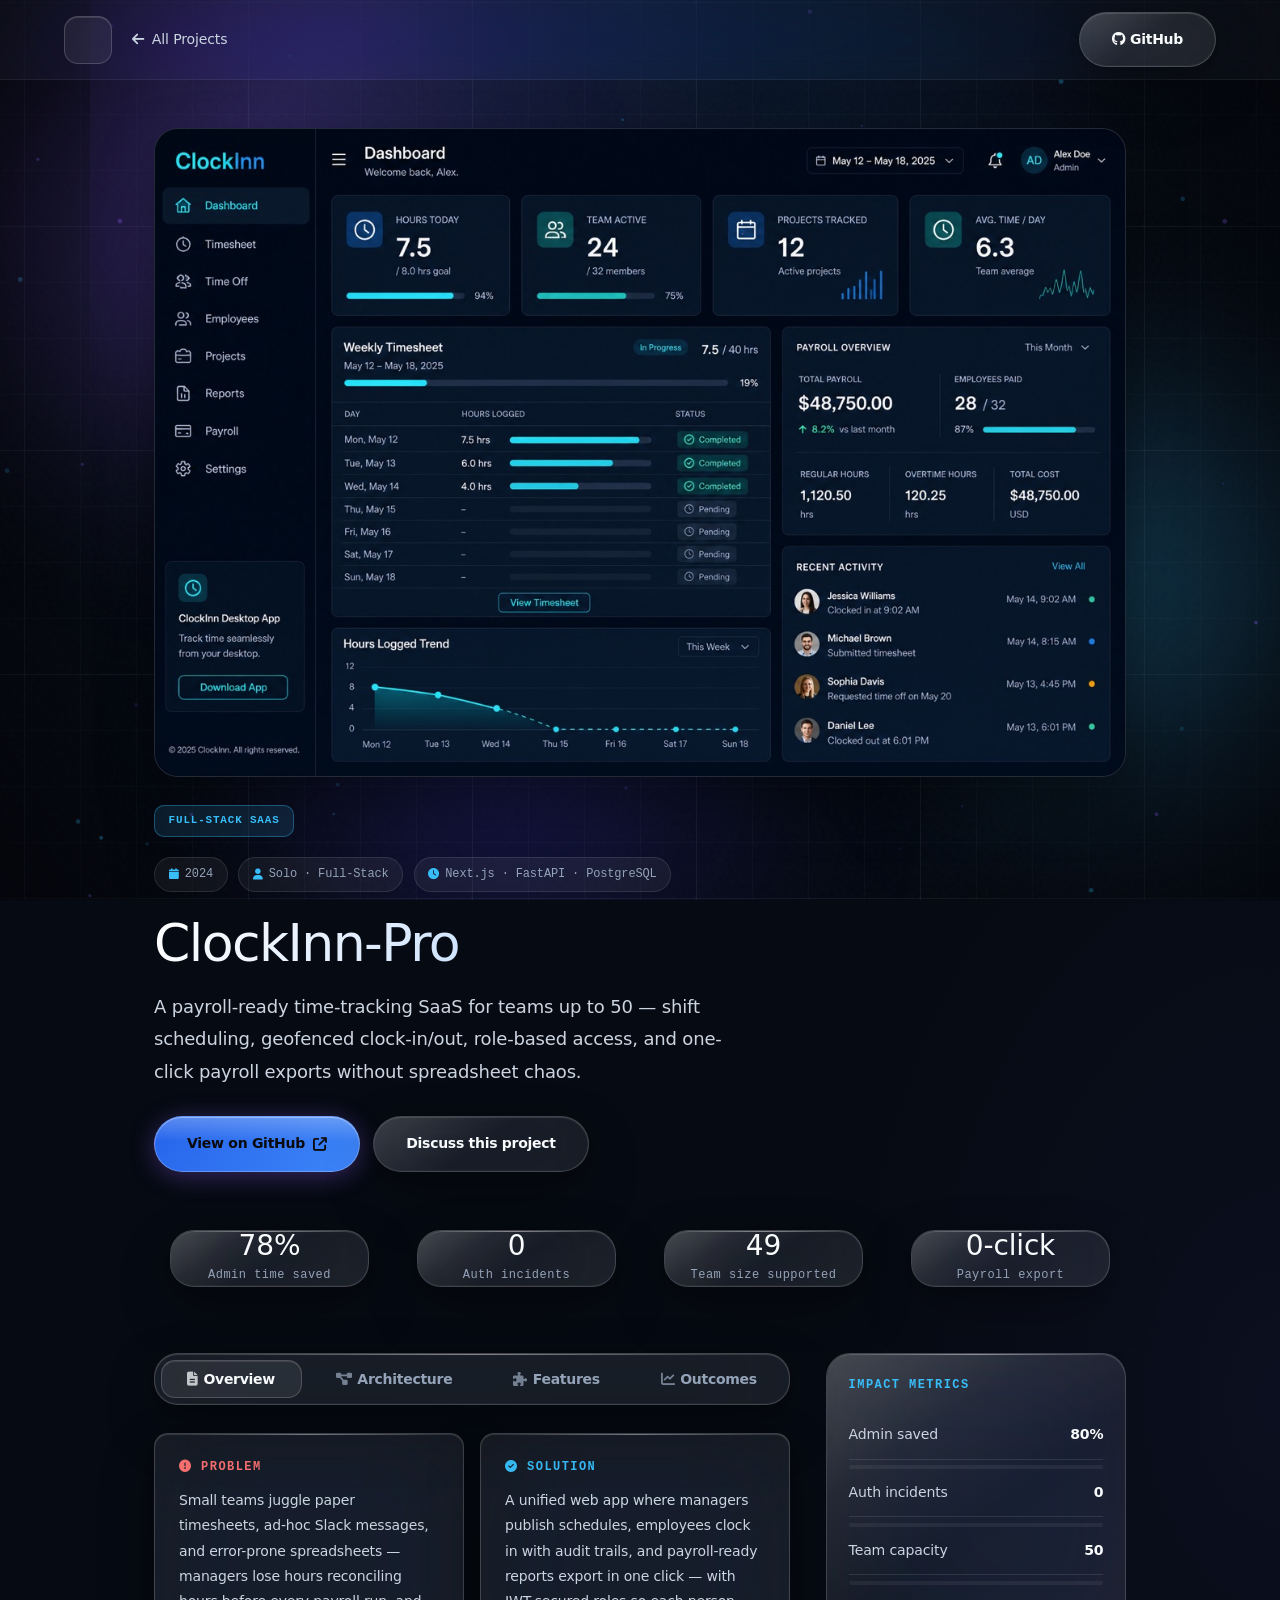
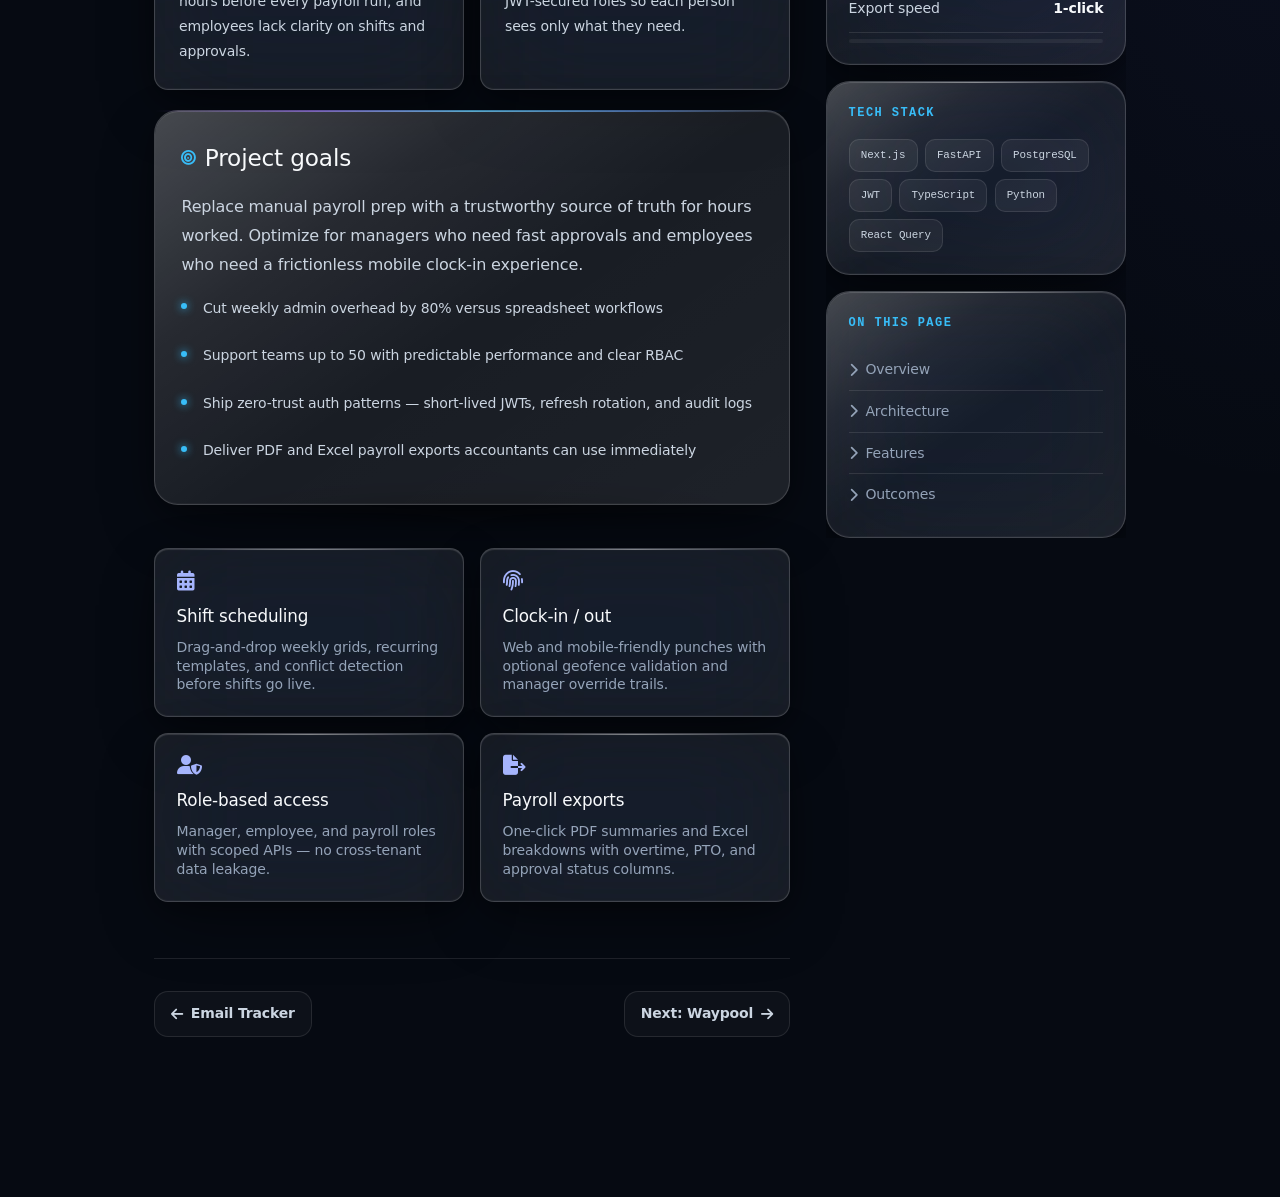
==== commit 36988744: "Update navbar logo from PP to PD across all pages. Co-authored-by: Cursor <cursoragent@cursor.com>" ====
--- a/projects/clockinn.html
+++ b/projects/clockinn.html
@@ -26,7 +26,7 @@
 
   <header class="navbar" id="navbar">
     <div class="nav-left">
-      <a href="../index.html" class="logo-badge neo" aria-label="Home">PP</a>
+      <a href="../index.html" class="logo-badge neo" aria-label="Home">PD</a>
       <a href="../index.html#projects" class="back-link"><i class="fa-solid fa-arrow-left" aria-hidden="true"></i> All Projects</a>
     </div>
     <a href="https://github.com/Pd-Patel-dev" class="btn-glass" target="_blank" rel="noopener noreferrer"><i class="fa-brands fa-github" aria-hidden="true"></i> GitHub</a>
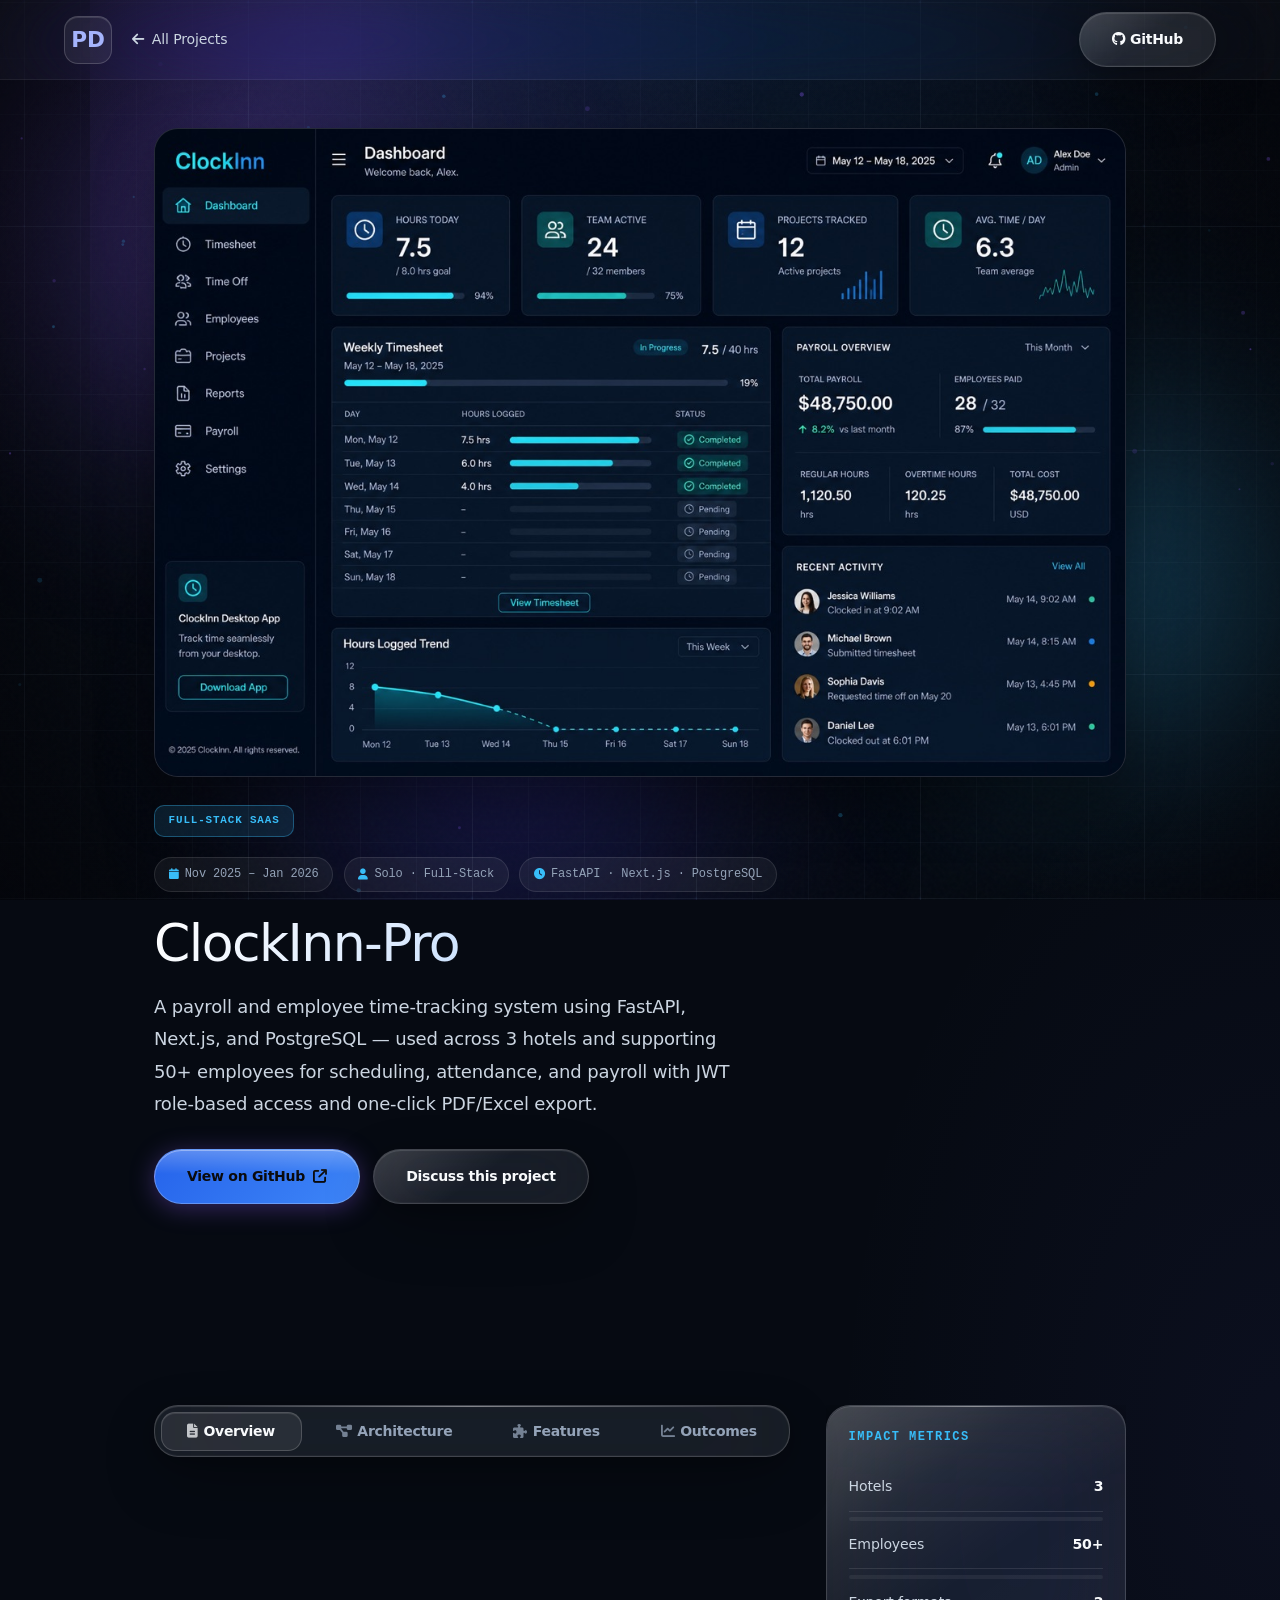
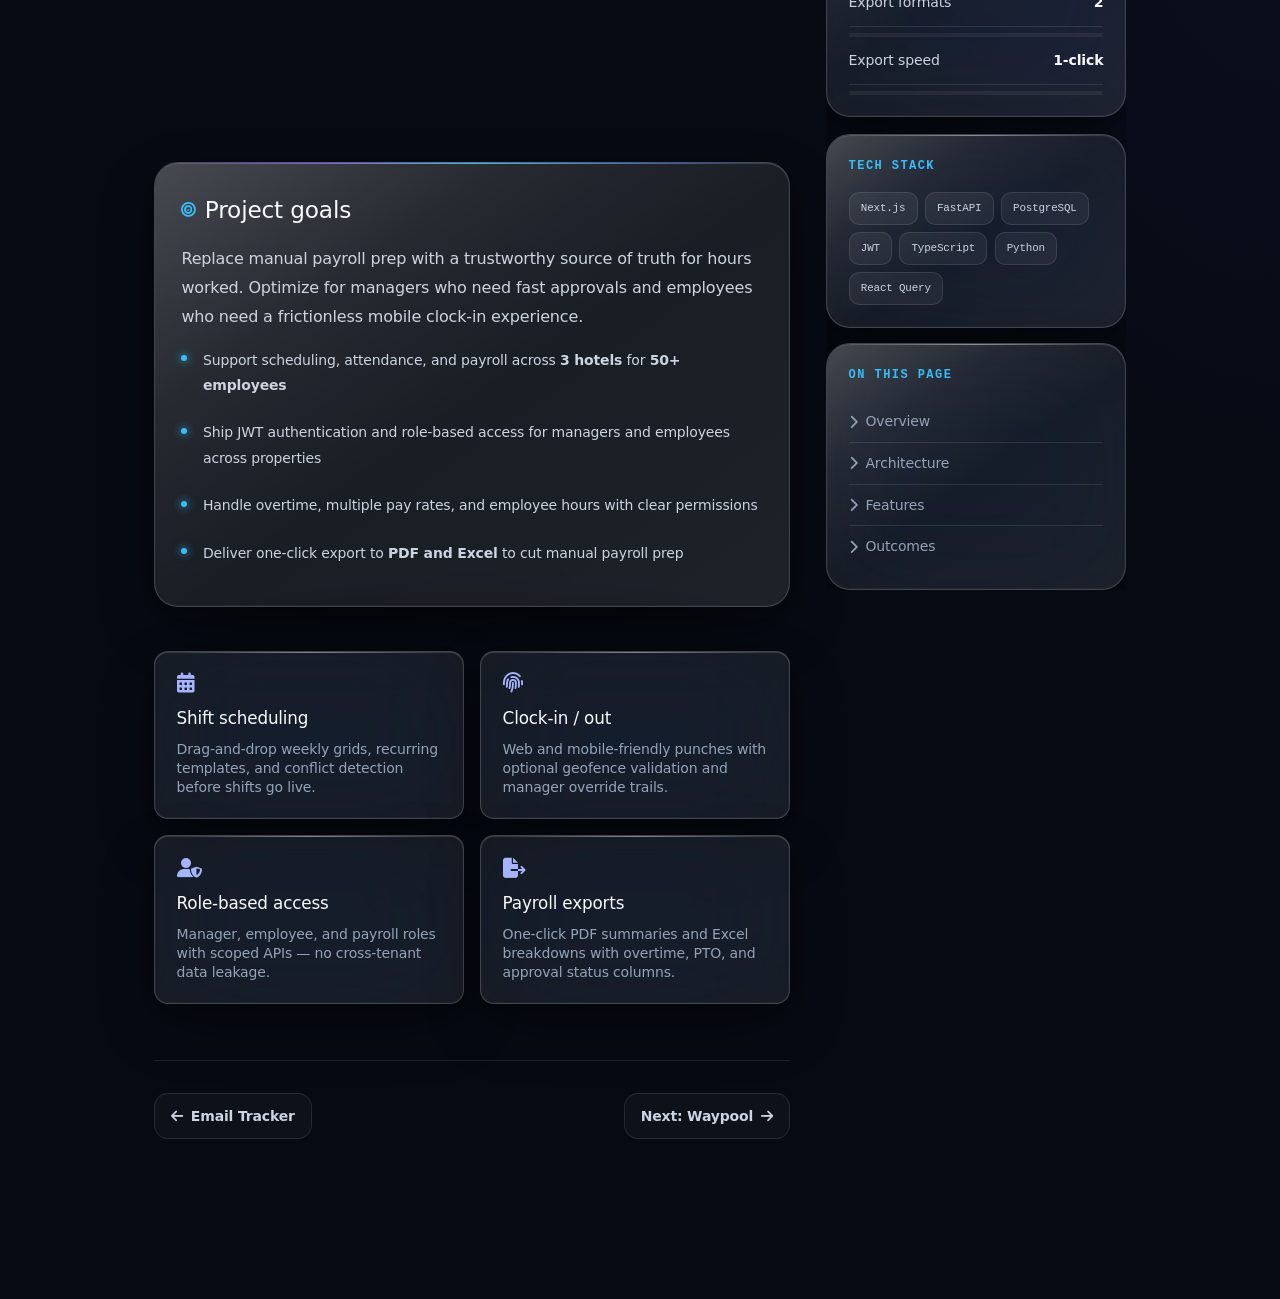
==== commit a6caf784: "Add RAG Workspace and sync portfolio metrics with updated resume. Co-authored-by: Cursor <cursoragen" ====
--- a/projects/clockinn.html
+++ b/projects/clockinn.html
@@ -49,12 +49,12 @@
       </figure>
       <span class="detail-badge badge-saas">Full-Stack SaaS</span>
       <div class="detail-meta-row">
-        <span class="detail-meta-pill"><i class="fa-solid fa-calendar" aria-hidden="true"></i> 2024</span>
+        <span class="detail-meta-pill"><i class="fa-solid fa-calendar" aria-hidden="true"></i> Nov 2025 – Jan 2026</span>
         <span class="detail-meta-pill"><i class="fa-solid fa-user" aria-hidden="true"></i> Solo · Full-Stack</span>
-        <span class="detail-meta-pill"><i class="fa-solid fa-clock" aria-hidden="true"></i> Next.js · FastAPI · PostgreSQL</span>
+        <span class="detail-meta-pill"><i class="fa-solid fa-clock" aria-hidden="true"></i> FastAPI · Next.js · PostgreSQL</span>
       </div>
       <h1>ClockInn-Pro</h1>
-      <p class="lead">A payroll-ready time-tracking SaaS for teams up to 50 — shift scheduling, geofenced clock-in/out, role-based access, and one-click payroll exports without spreadsheet chaos.</p>
+      <p class="lead">A payroll and employee time-tracking system using FastAPI, Next.js, and PostgreSQL — used across 3 hotels and supporting 50+ employees for scheduling, attendance, and payroll with JWT role-based access and one-click PDF/Excel export.</p>
       <div class="detail-actions">
         <a href="https://github.com/Pd-Patel-dev" class="btn-primary" target="_blank" rel="noopener noreferrer">View on GitHub <i class="fa-solid fa-arrow-up-right-from-square" aria-hidden="true"></i></a>
         <a href="../index.html#contact" class="btn-glass">Discuss this project</a>
@@ -62,20 +62,20 @@
       <div class="detail-quick-stats">
         <div class="card-scene quick-stat detail-reveal">
           <div class="card-3d"><div class="card-3d-surface">
-            <div class="value" data-count="80" data-suffix="%">0%</div>
-            <div class="label">Admin time saved</div>
+            <div class="value" data-count="3" data-suffix="">0</div>
+            <div class="label">Hotels using ClockInn</div>
           </div></div>
         </div>
         <div class="card-scene quick-stat detail-reveal">
           <div class="card-3d"><div class="card-3d-surface">
-            <div class="value" data-count="0">0</div>
-            <div class="label">Auth incidents</div>
+            <div class="value" data-count="50" data-suffix="+">0</div>
+            <div class="label">Employees supported</div>
           </div></div>
         </div>
         <div class="card-scene quick-stat detail-reveal">
           <div class="card-3d"><div class="card-3d-surface">
-            <div class="value" data-count="50">0</div>
-            <div class="label">Team size supported</div>
+            <div class="value" data-count="2" data-suffix="">0</div>
+            <div class="label">Export formats (PDF · Excel)</div>
           </div></div>
         </div>
         <div class="card-scene quick-stat detail-reveal">
@@ -116,10 +116,10 @@
                 <h2><i class="fa-solid fa-bullseye" aria-hidden="true"></i> Project goals</h2>
                 <p>Replace manual payroll prep with a trustworthy source of truth for hours worked. Optimize for managers who need fast approvals and employees who need a frictionless mobile clock-in experience.</p>
                 <ul class="detail-list">
-                  <li>Cut weekly admin overhead by 80% versus spreadsheet workflows</li>
-                  <li>Support teams up to 50 with predictable performance and clear RBAC</li>
-                  <li>Ship zero-trust auth patterns — short-lived JWTs, refresh rotation, and audit logs</li>
-                  <li>Deliver PDF and Excel payroll exports accountants can use immediately</li>
+                  <li>Support scheduling, attendance, and payroll across <strong>3 hotels</strong> for <strong>50+ employees</strong></li>
+                  <li>Ship JWT authentication and role-based access for managers and employees across properties</li>
+                  <li>Handle overtime, multiple pay rates, and employee hours with clear permissions</li>
+                  <li>Deliver one-click export to <strong>PDF and Excel</strong> to cut manual payroll prep</li>
                 </ul>
               </div>
             </article>
@@ -243,11 +243,11 @@
               <div class="card-3d-surface">
                 <h2><i class="fa-solid fa-trophy" aria-hidden="true"></i> Measurable impact</h2>
                 <ul class="detail-list">
-                  <li><strong>80% reduction</strong> in weekly admin time for managers running payroll prep</li>
-                  <li><strong>0 auth incidents</strong> across penetration-style testing of JWT and session flows</li>
-                  <li><strong>50-employee ceiling</strong> validated with load tests on schedule and punch APIs</li>
-                  <li><strong>1-click export</strong> replaces multi-step spreadsheet merges accountants used before</li>
-                  <li><strong>Audit-ready trails</strong> for every punch edit — disputes resolved in minutes, not days</li>
+                  <li><strong>3 hotels</strong> using ClockInn-Pro for scheduling, attendance, and payroll</li>
+                  <li><strong>50+ employees</strong> supported across properties with role-based access</li>
+                  <li><strong>JWT + RBAC</strong> for managers and employees with separate permissions for scheduling, time records, and payroll</li>
+                  <li><strong>2 export formats</strong> — PDF and Excel — in one click for payroll prep</li>
+                  <li><strong>Overtime and multi-rate pay</strong> tracked with employee hours for accurate payroll</li>
                 </ul>
               </div>
             </article>
@@ -264,12 +264,12 @@
         <div class="card-scene sidebar-card">
           <div class="card-3d"><div class="card-3d-surface">
             <h3>Impact metrics</h3>
-            <div class="metric-row"><span>Admin saved</span><strong>80%</strong></div>
-            <div class="metric-bar-wrap"><div class="metric-bar" style="--bar:80%"></div></div>
-            <div class="metric-row"><span>Auth incidents</span><strong>0</strong></div>
+            <div class="metric-row"><span>Hotels</span><strong>3</strong></div>
             <div class="metric-bar-wrap"><div class="metric-bar" style="--bar:100%"></div></div>
-            <div class="metric-row"><span>Team capacity</span><strong>50</strong></div>
+            <div class="metric-row"><span>Employees</span><strong>50+</strong></div>
             <div class="metric-bar-wrap"><div class="metric-bar" style="--bar:100%"></div></div>
+            <div class="metric-row"><span>Export formats</span><strong>2</strong></div>
+            <div class="metric-bar-wrap"><div class="metric-bar" style="--bar:95%"></div></div>
             <div class="metric-row"><span>Export speed</span><strong>1-click</strong></div>
             <div class="metric-bar-wrap"><div class="metric-bar" style="--bar:95%"></div></div>
           </div></div>
--- a/css/glass.css
+++ b/css/glass.css
@@ -188,13 +188,17 @@
 }
 
 .logo-badge {
-  background: rgba(255, 255, 255, 0.06) !important;
+  background-color: rgba(255, 255, 255, 0.06) !important;
+  background-image: none !important;
   backdrop-filter: blur(24px) saturate(180%);
   -webkit-backdrop-filter: blur(24px) saturate(180%);
   border: 1px solid var(--glass-border) !important;
   box-shadow: inset 0 1px 0 rgba(255, 255, 255, 0.12) !important;
   border-radius: 14px !important;
-  -webkit-text-fill-color: transparent;
+  -webkit-background-clip: border-box !important;
+  background-clip: border-box !important;
+  color: var(--accent-violet-light) !important;
+  -webkit-text-fill-color: currentColor !important;
 }
 
 .logo-badge::before,
